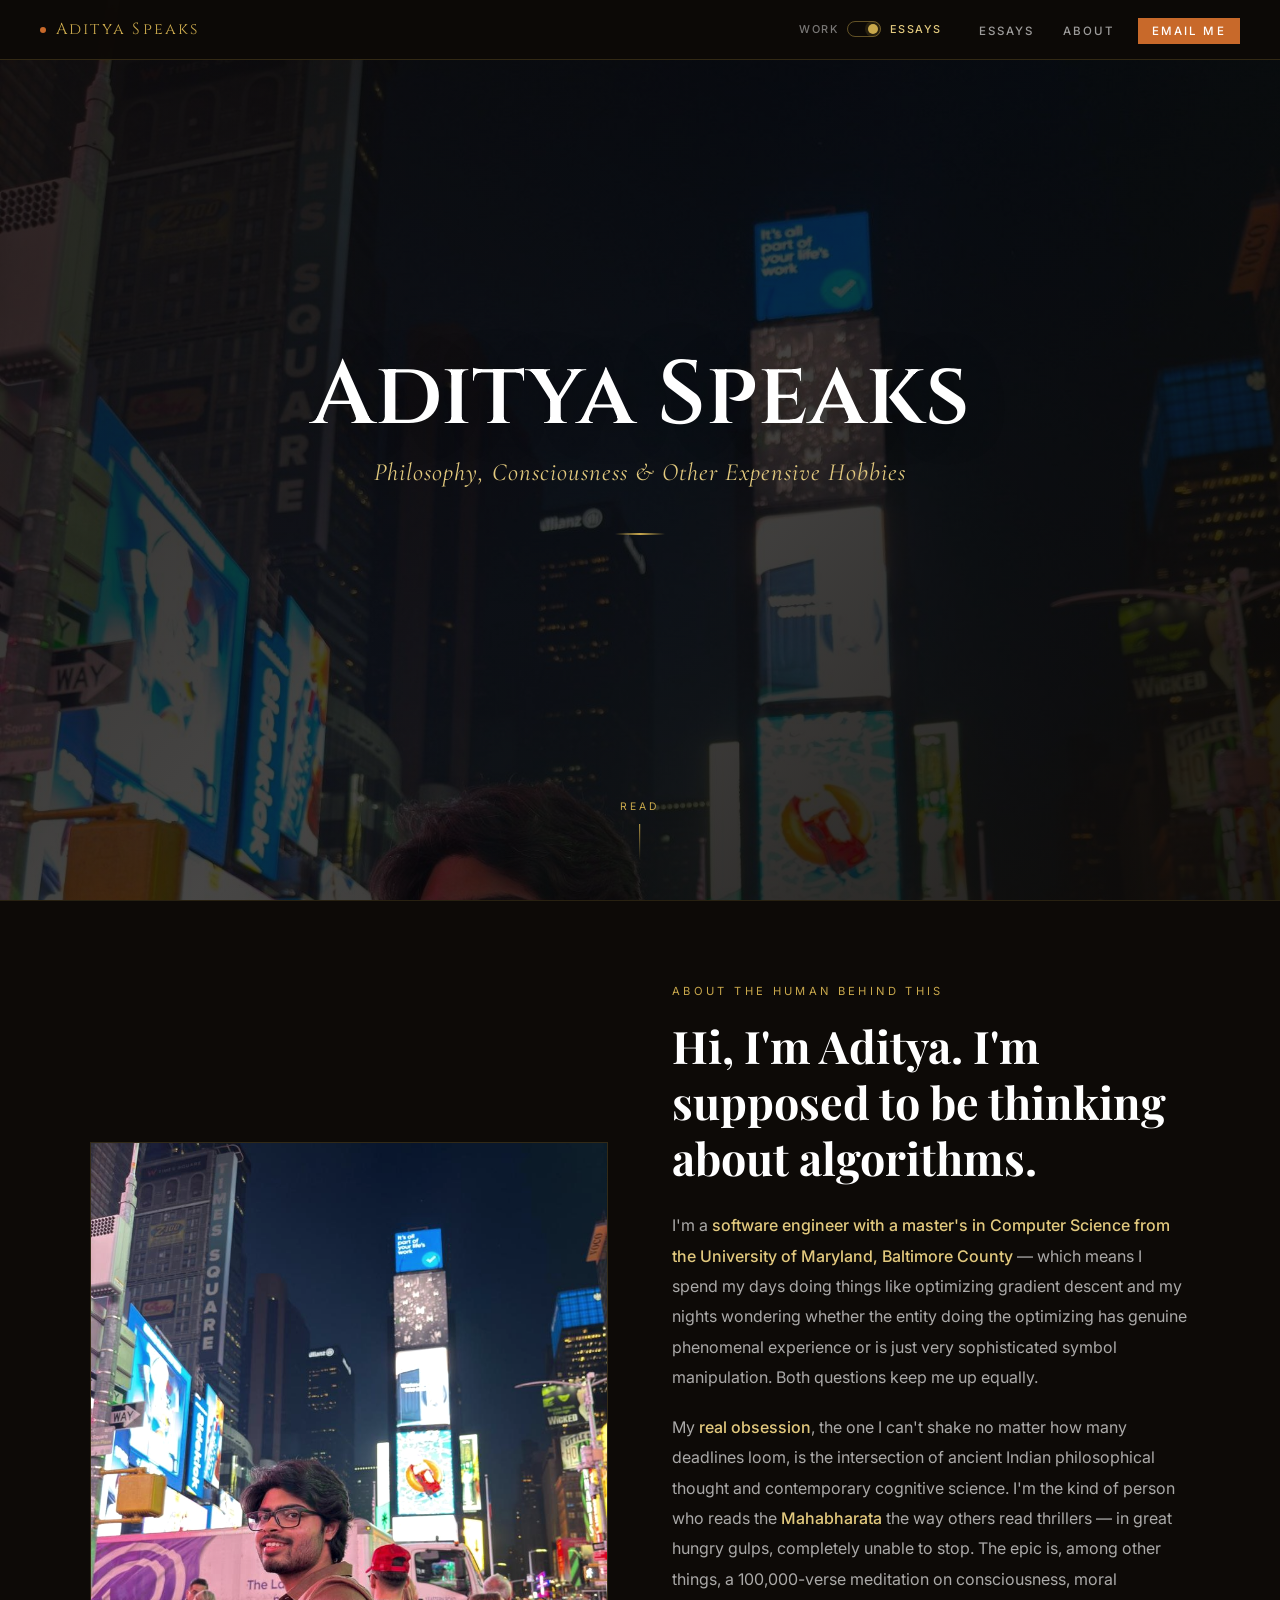
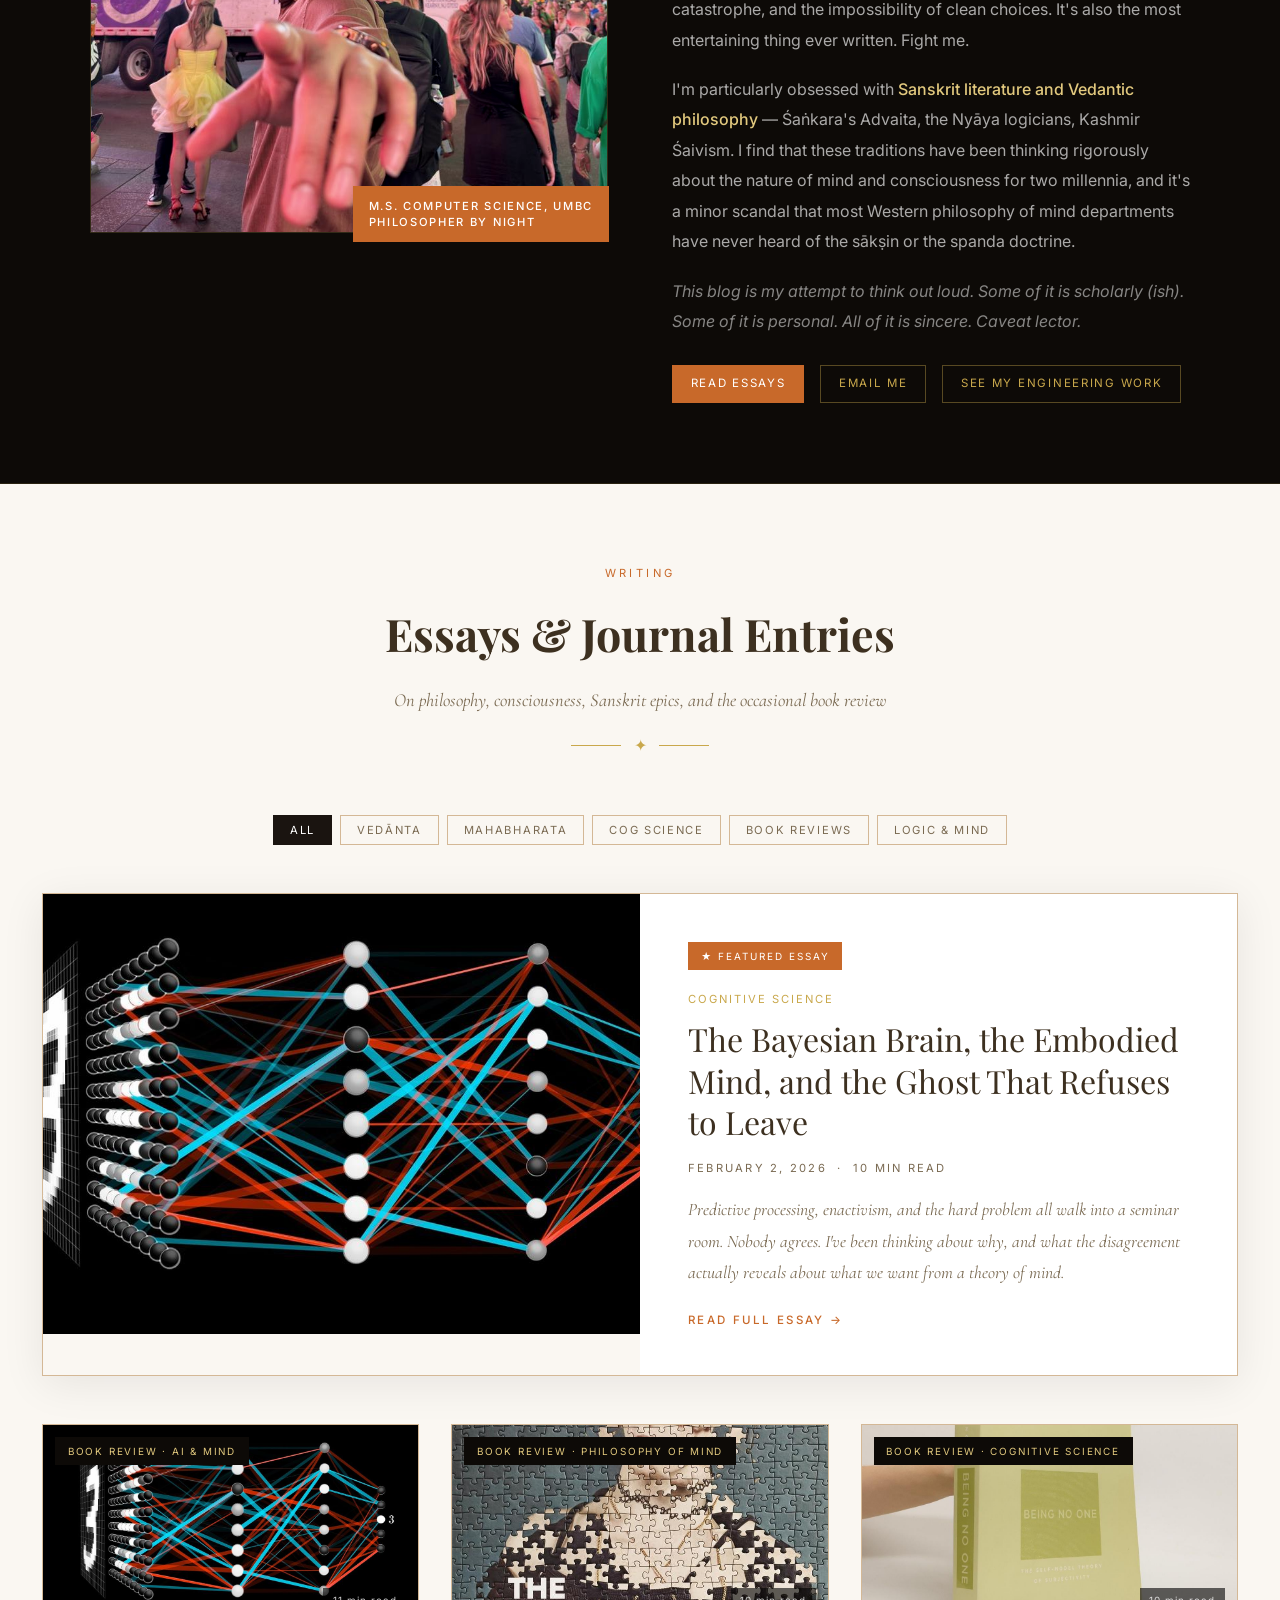
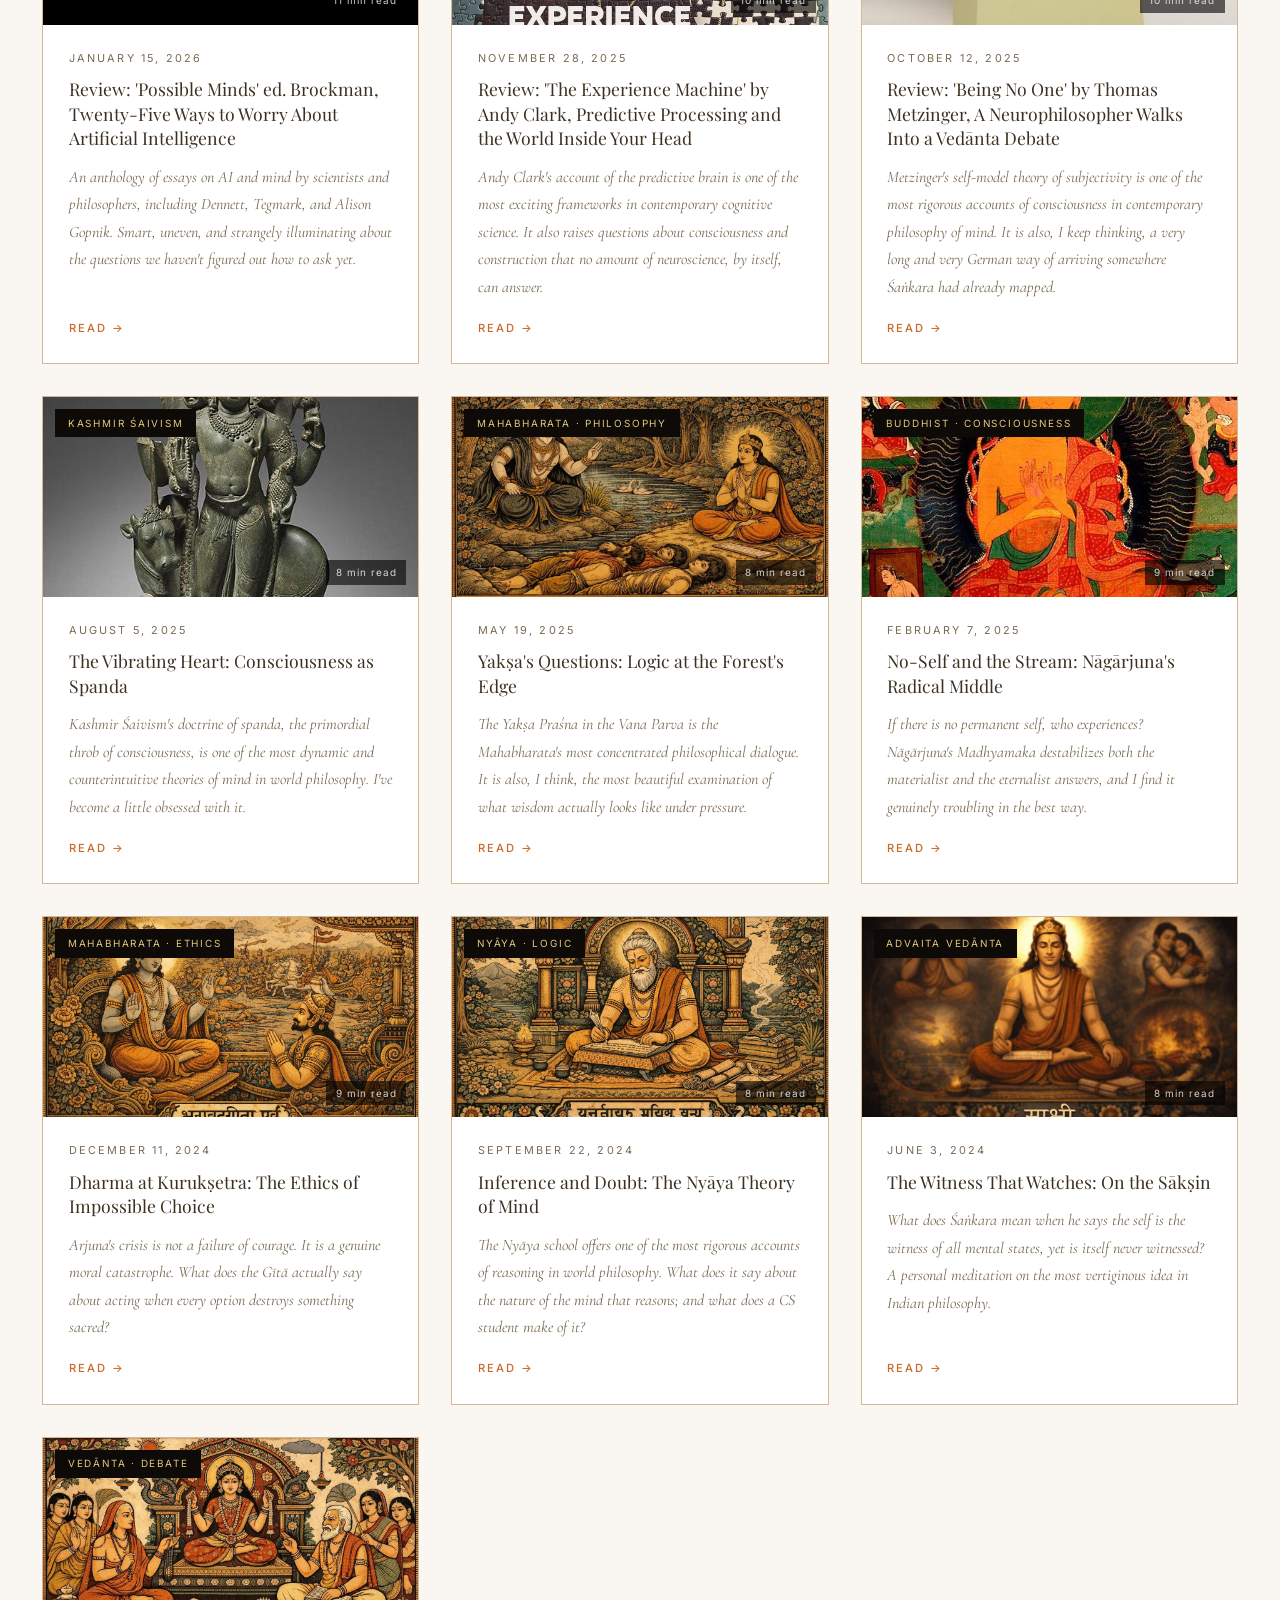
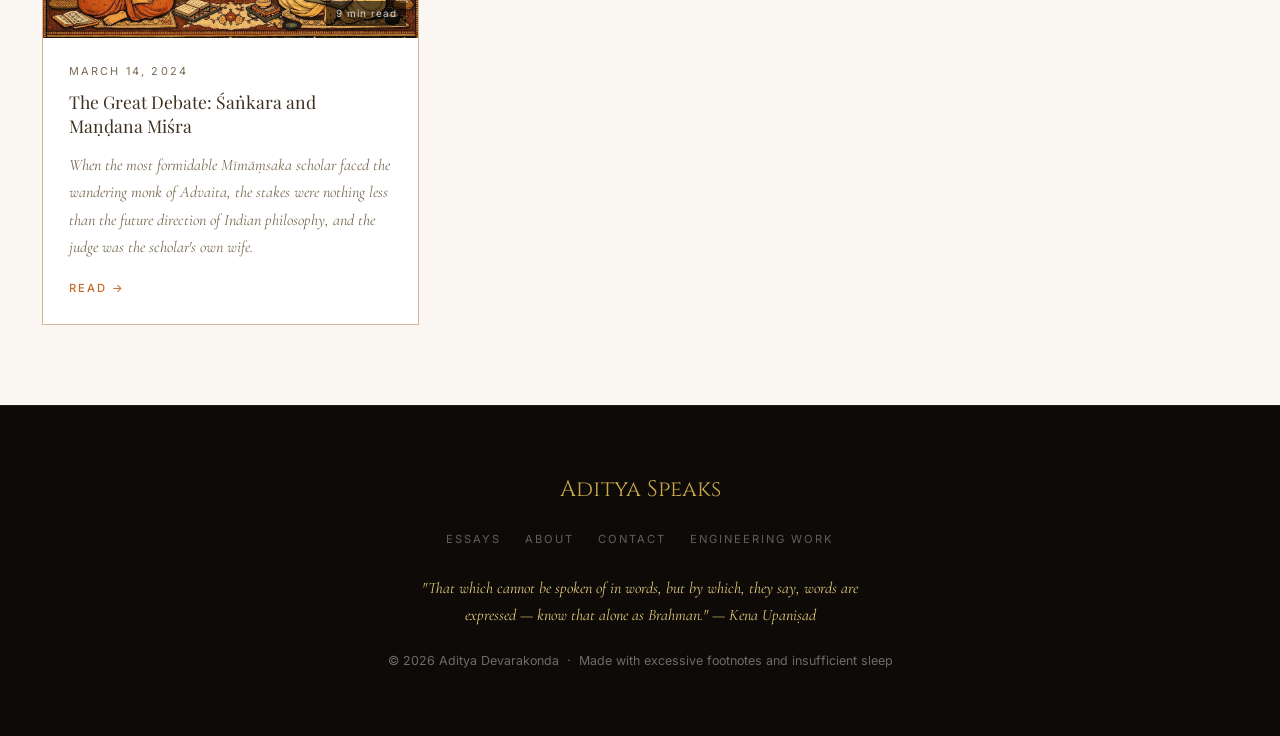
==== essays/index.html @ 53e507f8 "Rewrite experience, add Aditya Speaks at /essays/ with a Work/Essays switch - iRAL: new résumé conte" ====
<!DOCTYPE html>
<html lang="en">
<head>
<meta charset="UTF-8"/>
<meta name="viewport" content="width=device-width,initial-scale=1.0"/>
<title>Aditya Speaks — Philosophy, Consciousness & Other Obsessions</title>
<meta name="description" content="Essays by Aditya Devarakonda on consciousness, Vedānta, the Mahabharata, cognitive science, and the books that keep him up at night."/>
<link rel="canonical" href="https://adityavasanth18.github.io/essays/"/>
<link rel="icon" type="image/svg+xml" href="/assets/favicon.svg"/>
<meta name="theme-color" content="#0d0a07"/>
<link href="https://fonts.googleapis.com/css2?family=Cormorant+Garamond:ital,wght@0,300;0,400;0,600;1,300;1,400&family=Cinzel:wght@400;600&family=Inter:wght@300;400;500;600&family=Playfair+Display:ital,wght@0,700;1,400&display=swap" rel="stylesheet"/>
<style>
*,*::before,*::after{box-sizing:border-box;margin:0;padding:0}
:root{
  --s:#c8692a;--ds:#a0471c;--cr:#faf7f2;--pa:#ede3cf;--ink:#1a1410;
  --mi:#3d3020;--li:#7a6a52;--g:#c9a84c;--gl:#e2c97e;--b:#d4b896;
  --dark:#0d0a07;--card:#ffffff;--accent:#e8f0fe;--tag-bg:#1a1410;
}
html{scroll-behavior:smooth}
body{font-family:'Inter',sans-serif;background:var(--cr);color:var(--ink);line-height:1.7;font-size:16px}

/* ── NAV ── */
nav{
  position:fixed;top:0;left:0;right:0;z-index:100;
  background:rgba(13,10,7,0.96);backdrop-filter:blur(12px);
  padding:0 2.5rem;display:flex;align-items:center;justify-content:space-between;
  height:60px;border-bottom:1px solid rgba(201,168,76,.2);
}
.nb{font-family:'Cinzel',serif;font-size:1rem;color:var(--g);letter-spacing:.14em;text-decoration:none;display:flex;align-items:center;gap:.6rem}
.nb-dot{width:6px;height:6px;background:var(--s);border-radius:50%;display:inline-block}
.nl{display:flex;gap:0;list-style:none;align-items:center}
.nl a{font-size:.72rem;font-weight:500;letter-spacing:.18em;text-transform:uppercase;color:rgba(255,255,255,.6);text-decoration:none;transition:color .25s;padding:.4rem .9rem}
.nl a:hover{color:var(--g)}
.nl-cta{background:var(--s);color:#fff!important;padding:.35rem .9rem!important;margin-left:.5rem;transition:background .25s!important}
.nl-cta:hover{background:var(--ds)!important}

/* ── HERO ── */
.hero{
  min-height:100vh;position:relative;overflow:hidden;
  display:flex;flex-direction:column;align-items:center;justify-content:center;
  text-align:center;padding:5rem 2rem 4rem;
}
.hero-bg{
  position:absolute;inset:0;z-index:0;
}
.hero-bg img{width:100%;height:100%;object-fit:cover;object-position:center top;filter:brightness(.38) saturate(1.1)}
.hero-bg::after{
  content:'';position:absolute;inset:0;
  background:linear-gradient(135deg,rgba(13,10,7,.65) 0%,rgba(13,10,7,.3) 50%,rgba(13,10,7,.8) 100%);
}
.hero-content{position:relative;z-index:1}
.hero-name{
  font-family:'Cinzel',serif;font-size:clamp(2.8rem,7vw,6rem);font-weight:600;
  color:#fff;line-height:1.05;margin-bottom:.5rem;
  text-shadow:0 2px 40px rgba(0,0,0,.4);
}
.hero-sub{
  font-family:'Cormorant Garamond',serif;font-style:italic;
  font-size:clamp(1.1rem,2.5vw,1.55rem);color:var(--gl);
  margin-bottom:2.5rem;letter-spacing:.04em;
}
.hero-divider{width:50px;height:2px;background:linear-gradient(to right,transparent,var(--g),transparent);margin:0 auto 2rem}
.scroll-hint{
  position:absolute;bottom:2.5rem;left:50%;transform:translateX(-50%);
  display:flex;flex-direction:column;align-items:center;gap:.5rem;
  color:var(--g);font-size:.65rem;letter-spacing:.28em;text-transform:uppercase;
  font-family:'Inter',sans-serif;animation:bob 2.5s ease-in-out infinite;z-index:1;
}
.scroll-hint::after{content:'';width:1px;height:36px;background:linear-gradient(to bottom,var(--g),transparent)}
@keyframes bob{0%,100%{transform:translateX(-50%) translateY(0)}50%{transform:translateX(-50%) translateY(7px)}}

/* ── ABOUT SECTION ── */
.about-section{
  background:var(--dark);padding:5rem 2rem;
  border-top:1px solid rgba(201,168,76,.15);border-bottom:1px solid rgba(201,168,76,.15);
}
.about-inner{max-width:1100px;margin:0 auto;display:grid;grid-template-columns:1fr 1fr;gap:4rem;align-items:center}
.about-img-wrap{position:relative}
.about-img{
  width:100%;aspect-ratio:3/4;object-fit:cover;object-position:center top;
  filter:grayscale(15%) contrast(1.05);
  border:1px solid rgba(201,168,76,.2);
}
.about-img-badge{
  position:absolute;bottom:-1px;right:-1px;
  background:var(--s);color:#fff;padding:.7rem 1rem;
  font-size:.7rem;letter-spacing:.15em;text-transform:uppercase;
  font-family:'Inter',sans-serif;font-weight:500;
  line-height:1.5;
}
.about-text .eyebrow{
  font-size:.7rem;letter-spacing:.3em;text-transform:uppercase;
  color:var(--g);font-family:'Inter',sans-serif;margin-bottom:1rem;
}
.about-text h2{
  font-family:'Playfair Display',serif;font-size:clamp(2rem,4vw,2.8rem);
  color:#fff;line-height:1.25;margin-bottom:1.5rem;
}
.about-text p{color:rgba(255,255,255,.65);font-size:1rem;line-height:1.9;margin-bottom:1.2rem}
.about-text p strong{color:var(--gl);font-weight:500}
.about-text p em{color:rgba(255,255,255,.5);font-style:italic}
.about-links{display:flex;gap:1rem;margin-top:1.8rem;flex-wrap:wrap}
.about-link{
  font-size:.72rem;letter-spacing:.15em;text-transform:uppercase;
  color:var(--g);border:1px solid rgba(201,168,76,.4);padding:.5rem 1.1rem;
  text-decoration:none;font-family:'Inter',sans-serif;transition:all .25s;
}
.about-link:hover{background:var(--g);color:var(--dark)}
.about-link.filled{background:var(--s);color:#fff;border-color:var(--s)}
.about-link.filled:hover{background:var(--ds);border-color:var(--ds)}

/* ── BLOG SECTION ── */
.blog-section{padding:5rem 2rem;max-width:1260px;margin:0 auto}
.section-head{text-align:center;margin-bottom:3.5rem}
.section-head .ey{font-size:.7rem;letter-spacing:.3em;text-transform:uppercase;color:var(--s);font-family:'Inter',sans-serif;margin-bottom:.8rem}
.section-head h2{font-family:'Playfair Display',serif;font-size:clamp(1.8rem,4vw,2.8rem);color:var(--mi);margin-bottom:.8rem}
.section-head .sub{font-style:italic;color:var(--li);font-size:1rem;font-family:'Cormorant Garamond',serif;font-size:1.15rem}
.orn{margin:1rem auto 0;display:flex;align-items:center;justify-content:center;gap:.8rem;color:var(--g)}
.orn::before,.orn::after{content:'';width:50px;height:1px;background:var(--g)}

/* Filter tabs */
.filter-tabs{display:flex;justify-content:center;gap:.5rem;flex-wrap:wrap;margin-bottom:3rem}
.ftab{
  font-size:.7rem;letter-spacing:.15em;text-transform:uppercase;
  border:1px solid var(--b);background:none;padding:.45rem 1rem;cursor:pointer;
  font-family:'Inter',sans-serif;color:var(--li);transition:all .2s;
}
.ftab.active,.ftab:hover{background:var(--ink);color:#fff;border-color:var(--ink)}

/* Featured post */
.featured{
  display:grid;grid-template-columns:1fr 1fr;gap:0;
  margin-bottom:3rem;border:1px solid var(--b);overflow:hidden;
  box-shadow:0 8px 40px rgba(0,0,0,.08);
  cursor:pointer;transition:transform .3s,box-shadow .3s;
}
.featured:hover{transform:translateY(-4px);box-shadow:0 16px 50px rgba(0,0,0,.13)}
.featured:hover .fi img{transform:scale(1.04)}
.fi{overflow:hidden;height:440px}
.fi img{width:100%;height:100%;object-fit:cover;transition:transform .7s ease}
.fb-body{background:#fff;padding:3rem;display:flex;flex-direction:column;justify-content:center}
.featured-badge{
  display:inline-block;background:var(--s);color:#fff;
  font-size:.62rem;letter-spacing:.2em;text-transform:uppercase;
  padding:.35rem .8rem;font-family:'Inter',sans-serif;margin-bottom:1.2rem;width:fit-content;
}
.fb-tag{font-size:.7rem;letter-spacing:.18em;text-transform:uppercase;color:var(--g);font-family:'Inter',sans-serif;margin-bottom:.6rem}
.fb-title{font-family:'Playfair Display',serif;font-size:clamp(1.5rem,2.5vw,2.1rem);line-height:1.3;color:var(--mi);margin-bottom:1rem}
.fb-date{font-size:.7rem;letter-spacing:.2em;text-transform:uppercase;color:var(--li);font-family:'Inter',sans-serif;margin-bottom:1rem}
.fb-excerpt{font-family:'Cormorant Garamond',serif;font-size:1.1rem;color:var(--li);line-height:1.8;font-style:italic;margin-bottom:1.5rem}
.read-btn{
  display:inline-flex;align-items:center;gap:.5rem;
  font-size:.72rem;letter-spacing:.2em;text-transform:uppercase;
  color:var(--s);font-family:'Inter',sans-serif;font-weight:500;
  border:none;background:none;cursor:pointer;padding:0;
  transition:gap .2s;
}
.read-btn:hover{gap:.8rem;color:var(--ds)}

/* Blog grid */
.blog-grid{display:grid;grid-template-columns:repeat(auto-fill,minmax(310px,1fr));gap:2rem}
.bc{
  background:var(--card);border:1px solid var(--b);
  overflow:hidden;cursor:pointer;transition:transform .3s,box-shadow .3s;
  display:flex;flex-direction:column;
}
.bc:hover{transform:translateY(-5px);box-shadow:0 12px 40px rgba(0,0,0,.1)}
.bc:hover .ci img{transform:scale(1.05)}
.ci{height:200px;overflow:hidden;position:relative}
.ci img{width:100%;height:100%;object-fit:cover;transition:transform .6s ease}
.ci .cat-tag{
  position:absolute;top:12px;left:12px;
  background:var(--dark);color:var(--gl);
  font-size:.62rem;letter-spacing:.18em;text-transform:uppercase;
  padding:.35rem .8rem;font-family:'Inter',sans-serif;
}
.ci .read-time{
  position:absolute;bottom:12px;right:12px;
  background:rgba(0,0,0,.6);color:rgba(255,255,255,.8);
  font-size:.62rem;letter-spacing:.1em;padding:.25rem .6rem;font-family:'Inter',sans-serif;
}
.cb{padding:1.5rem 1.6rem 1.8rem;flex:1;display:flex;flex-direction:column}
.cd{font-size:.68rem;letter-spacing:.2em;text-transform:uppercase;color:var(--li);font-family:'Inter',sans-serif;margin-bottom:.6rem}
.ct{font-family:'Playfair Display',serif;font-size:1.1rem;line-height:1.4;color:var(--mi);margin-bottom:.8rem}
.cx{font-size:.92rem;color:var(--li);line-height:1.72;font-family:'Cormorant Garamond',serif;font-style:italic;font-size:1rem;flex:1}
.cr-btn{
  margin-top:1.2rem;font-size:.7rem;letter-spacing:.18em;text-transform:uppercase;
  color:var(--s);font-family:'Inter',sans-serif;font-weight:500;
  border:none;background:none;cursor:pointer;padding:0;text-align:left;
  display:inline-flex;align-items:center;gap:.4rem;transition:gap .2s;
}
.cr-btn:hover{gap:.7rem;color:var(--ds)}

/* ── MODAL ── */
.mo{display:none;position:fixed;inset:0;background:rgba(6,4,2,.92);z-index:200;overflow-y:auto;padding:2rem 1rem;backdrop-filter:blur(8px)}
.mo.open{display:block}
.md{max-width:820px;margin:2rem auto;background:var(--cr)}
.mh{height:360px;overflow:hidden;position:relative}
.mh img{width:100%;height:100%;object-fit:cover;filter:brightness(.65)}
.mht{position:absolute;bottom:0;left:0;right:0;padding:2rem 2.8rem;background:linear-gradient(to top,rgba(8,5,2,.94),transparent)}
.mht .tg{font-family:'Inter',sans-serif;font-size:.65rem;letter-spacing:.22em;text-transform:uppercase;color:var(--g);margin-bottom:.8rem;display:flex;align-items:center;gap:.5rem}
.mht .tg::before{content:'';width:20px;height:1px;background:var(--g)}
.mht h1{font-family:'Playfair Display',serif;font-size:clamp(1.4rem,3.5vw,2.1rem);color:#fff;line-height:1.3}
.mb{padding:2.8rem 3.5rem 4rem}
.mm{
  font-size:.68rem;letter-spacing:.2em;text-transform:uppercase;color:var(--li);
  margin-bottom:2rem;padding-bottom:1.3rem;border-bottom:1px solid var(--b);
  font-family:'Inter',sans-serif;display:flex;align-items:center;gap:1.5rem;
}
.mm span{display:flex;align-items:center;gap:.4rem}
.mb p{margin-bottom:1.5rem;font-size:1.05rem;line-height:2.05;color:var(--ink);font-family:'Cormorant Garamond',serif;font-size:1.12rem}
.mb p:first-of-type::first-letter{float:left;font-family:'Cinzel',serif;font-size:4.5rem;line-height:.7;margin-right:.07em;margin-top:.15em;color:var(--s)}
.mc-btn{position:fixed;top:1.2rem;right:1.5rem;width:46px;height:46px;border:1px solid rgba(201,168,76,.35);background:rgba(10,7,4,.9);color:var(--g);font-size:1.4rem;cursor:pointer;display:flex;align-items:center;justify-content:center;z-index:210;transition:background .2s;font-family:sans-serif}
.mc-btn:hover{background:rgba(201,168,76,.15)}
.pq{border-left:3px solid var(--g);margin:2.2rem 0;padding:1rem 1.8rem;font-style:italic;font-size:1.2rem;color:var(--mi);background:rgba(201,168,76,.06);line-height:1.8;font-family:'Cormorant Garamond',serif}

/* ── FOOTER ── */
footer{background:var(--dark);color:rgba(255,255,255,.4);text-align:center;padding:4rem 2rem;border-top:1px solid rgba(201,168,76,.12)}
.fb2{font-family:'Cinzel',serif;font-size:1.4rem;color:var(--g);margin-bottom:1rem}
.footer-links{display:flex;justify-content:center;gap:1.5rem;list-style:none;margin-bottom:1.5rem}
.footer-links a{font-size:.7rem;letter-spacing:.18em;text-transform:uppercase;color:rgba(255,255,255,.35);text-decoration:none;font-family:'Inter',sans-serif;transition:color .25s}
.footer-links a:hover{color:var(--g)}
.fq{font-style:italic;color:var(--gl);font-size:1rem;margin:.8rem auto 1.2rem;max-width:480px;font-family:'Cormorant Garamond',serif;line-height:1.7}
footer p.copy{font-size:.78rem;line-height:1.9}


/* ── SITE SWITCH: the same person, two desks ── */
.site-switch{display:flex;align-items:center;gap:.55rem;margin-left:auto;margin-right:1.4rem}
.switch-side{font-family:'Inter',sans-serif;font-size:.68rem;font-weight:500;letter-spacing:.14em;text-transform:uppercase;color:rgba(255,255,255,.45);text-decoration:none;padding:.5rem 0;transition:color .25s}
.switch-side[aria-current="page"]{color:var(--gl)}
.switch-side:hover{color:#fff}
.switch-track{position:relative;display:block;width:34px;height:16px;border:1px solid rgba(201,168,76,.45);border-radius:999px}
.switch-knob{position:absolute;top:2px;left:2px;width:10px;height:10px;border-radius:50%;background:var(--g);box-shadow:0 0 0 3px rgba(201,168,76,.14);transition:transform .22s cubic-bezier(.3,.7,.3,1)}
.site-switch .switch-knob{transform:translateX(18px)}
.site-switch.hint-other .switch-knob{transform:translateX(14px)}
.site-switch.is-switching .switch-knob{transform:translateX(0)}
.switch-side:focus-visible,.switch-track:focus-visible{outline:1px solid var(--gl);outline-offset:3px}
@media(max-width:600px){nav{padding:0 1.1rem}.nb{white-space:nowrap;font-size:.9rem}.site-switch{margin-right:0;gap:.4rem}.switch-side{font-size:.6rem;letter-spacing:.1em}.nl{display:none}}
@media(prefers-reduced-motion:reduce){.scroll-hint{animation:none}.switch-knob{transition:none}}

@media(max-width:860px){
  .about-inner{grid-template-columns:1fr}
  .about-img{aspect-ratio:4/3}
  .featured{grid-template-columns:1fr}
  .fi{height:260px}
  .fb-body{padding:2rem}
}
@media(max-width:600px){
  .nl li:not(:last-child){display:none}
  .blog-grid{grid-template-columns:1fr}
  .mb{padding:1.6rem 1.5rem 2.5rem}
  .mh{height:220px}
}
</style>
</head>
<body>

<nav>
  <a class="nb" href="#"><span class="nb-dot"></span>Aditya Speaks</a>
  <div class="site-switch" role="navigation" aria-label="Choose a site"><a class="switch-side" href="/" data-side="work">Work</a><a class="switch-track" href="/" aria-hidden="true" tabindex="-1"><span class="switch-knob"></span></a><a class="switch-side" href="/essays/" data-side="essays" aria-current="page">Essays</a></div>
  <ul class="nl">
    <li><a href="#blog">Essays</a></li>
    <li><a href="#about">About</a></li>
    <li><a href="mailto:adityadevarakonda2003@gmail.com" class="nl-cta">Email me</a></li>
  </ul>
</nav>

<!-- HERO with Aditya's photo -->
<section class="hero">
  <div class="hero-bg">
    <img src="images/hero.jpg" alt="Aditya Devarakonda at Times Square" fetchpriority="high"/>
  </div>
  <div class="hero-content">
    <h1 class="hero-name">Aditya Speaks</h1>
    <p class="hero-sub">Philosophy, Consciousness &amp; Other Expensive Hobbies</p>
    <div class="hero-divider"></div>
  </div>
  <div class="scroll-hint">Read</div>
</section>

<!-- ABOUT -->
<section class="about-section" id="about">
  <div class="about-inner">
    <div class="about-img-wrap">
      <img class="about-img" loading="lazy" src="images/portrait.jpg" alt="Aditya Devarakonda"/>
      <div class="about-img-badge">M.S. Computer Science, UMBC<br/>Philosopher by Night</div>
    </div>
    <div class="about-text">
      <p class="eyebrow">About the Human Behind This</p>
      <h2>Hi, I'm Aditya. I'm supposed to be thinking about algorithms.</h2>
      <p>I'm a <strong>software engineer with a master's in Computer Science from the University of Maryland, Baltimore County</strong> — which means I spend my days doing things like optimizing gradient descent and my nights wondering whether the entity doing the optimizing has genuine phenomenal experience or is just very sophisticated symbol manipulation. Both questions keep me up equally.</p>
      <p>My <strong>real obsession</strong>, the one I can't shake no matter how many deadlines loom, is the intersection of ancient Indian philosophical thought and contemporary cognitive science. I'm the kind of person who reads the <strong>Mahabharata</strong> the way others read thrillers — in great hungry gulps, completely unable to stop. The epic is, among other things, a 100,000-verse meditation on consciousness, moral catastrophe, and the impossibility of clean choices. It's also the most entertaining thing ever written. Fight me.</p>
      <p>I'm particularly obsessed with <strong>Sanskrit literature and Vedantic philosophy</strong> — Śaṅkara's Advaita, the Nyāya logicians, Kashmir Śaivism. I find that these traditions have been thinking rigorously about the nature of mind and consciousness for two millennia, and it's a minor scandal that most Western philosophy of mind departments have never heard of the sākṣin or the spanda doctrine.</p>
      <p><em>This blog is my attempt to think out loud. Some of it is scholarly (ish). Some of it is personal. All of it is sincere. Caveat lector.</em></p>
      <div class="about-links">
        <a href="#blog" class="about-link filled">Read Essays</a>
        <a href="mailto:adityadevarakonda2003@gmail.com" class="about-link">Email Me</a>
        <a href="/" class="about-link">See my engineering work</a>
      </div>
    </div>
  </div>
</section>

<!-- BLOG -->
<section class="blog-section" id="blog">
  <div class="section-head">
    <p class="ey">Writing</p>
    <h2>Essays &amp; Journal Entries</h2>
    <p class="sub">On philosophy, consciousness, Sanskrit epics, and the occasional book review</p>
    <div class="orn">&#10022;</div>
  </div>

  <div class="filter-tabs">
    <button class="ftab active" data-filter="all">All</button>
    <button class="ftab" data-filter="vedanta">Vedānta</button>
    <button class="ftab" data-filter="mahabharata">Mahabharata</button>
    <button class="ftab" data-filter="cogscience">Cog Science</button>
    <button class="ftab" data-filter="bookreview">Book Reviews</button>
    <button class="ftab" data-filter="logic">Logic &amp; Mind</button>
  </div>

  <div id="featuredWrap"></div>
  <div class="blog-grid" id="blogGrid"></div>
</section>

<!-- MODAL -->
<div class="mo" id="mo" role="dialog" aria-modal="true" aria-labelledby="mTitle" hidden>
  <button class="mc-btn" id="mc" aria-label="Close essay">&#10005;</button>
  <div class="md">
    <div class="mh"><img id="mImg" src="" alt=""/><div class="mht"><div class="tg" id="mTag"></div><h1 id="mTitle"></h1></div></div>
    <div class="mb">
      <div class="mm" id="mMeta"></div>
      <div id="mContent"></div>
    </div>
  </div>
</div>

<footer>
  <div class="fb2">Aditya Speaks</div>
  <ul class="footer-links">
    <li><a href="#blog">Essays</a></li>
    <li><a href="#about">About</a></li>
    <li><a href="mailto:adityadevarakonda2003@gmail.com">Contact</a></li>
    <li><a href="/">Engineering work</a></li>
  </ul>
  <p class="fq">"That which cannot be spoken of in words, but by which, they say, words are expressed — know that alone as Brahman." — Kena Upaniṣad</p>
  <p class="copy">&#169; 2026 Aditya Devarakonda &nbsp;&#183;&nbsp; Made with excessive footnotes and insufficient sleep</p>
</footer>

<script>
const posts = [
  {
    id:11, filter:"cogscience",
    date:"February 2, 2026", readTime:"10 min read", tag:"Cognitive Science",
    title:"The Bayesian Brain, the Embodied Mind, and the Ghost That Refuses to Leave",
    excerpt:"Predictive processing, enactivism, and the hard problem all walk into a seminar room. Nobody agrees. I've been thinking about why, and what the disagreement actually reveals about what we want from a theory of mind.",
    img:"images/essay-the-bayesian-brain-the-embodied.jpg",
    content:`<p>I've been sitting in a graduate seminar on philosophy of cognitive science this semester, and the experience has been, I want to say clarifying, but that might be too optimistic. Clarifying about what the disagreements are, certainly. The seminar brings together people from computer science, neuroscience, and philosophy, and what I've discovered is that we all use the word "mind" with perfect confidence and mean almost entirely different things by it. This is apparently fine, and we are all getting course credit for it.</p>
<div class="pq">"The Bayesian brain hypothesis and the enactivist tradition are both right about something important and wrong about something important. The tragedy is that they are wrong about different things, which makes synthesizing them feel like trying to merge two different maps of the same city drawn at different scales."</div>
<p>Let me back up. The seminar is structured around what the syllabus calls "the three faces of the embodied mind", predictive processing (PP), enactivism, and extended mind theory. These are presented as related but distinct positions, all broadly opposed to classical computational cognitive science of the GOFAI variety. They share a rejection of the brain-as-input-output-device model. Beyond that, the consensus frays rapidly.</p>
<p>Predictive processing, in the versions associated with Andy Clark, Karl Friston, and Jakob Hohwy, holds that the brain is fundamentally a prediction machine. It maintains a hierarchical generative model of the environment and uses incoming sensory signals primarily to correct prediction errors, not to passively receive and process raw data. Perception, on this view, is top-down inference: what you experience is your brain's best hypothesis about the causes of its sensory signals, constantly revised in light of new evidence. This is genuinely a revolutionary picture of cognition, and I think it's substantially correct or at least, it's the most empirically serious framework we currently have for thinking about how brains generate experience.</p>
<p>Enactivism, associated with Francisco Varela, Evan Thompson, and Eleanor Rosch, and developed more recently by Alva Noë and others, insists that cognition is not something that happens inside the brain at all. It is constituted by the dynamic coupling between organism and environment. A creature doesn't represent the world and then act on those representations; the creature's cognitive life is precisely its ongoing, embodied engagement with its surroundings. The famous example is color perception: colors are not properties of objects that the brain detects and represents; they are relational properties that emerge in the interaction between an organism's sensory system and the reflective properties of surfaces under particular illumination conditions. Change the organism, change the colors.</p>
<p>The tension between these frameworks is real and philosophically important. The PP theorist tends to be a representationalist: the brain's generative model is a model of something, it has intentional content, it represents possible states of the world. The enactivist resists this picture precisely because it reinstates the brain as the locus of cognition and demotes the body and environment to mere causal inputs. For the enactivist, you can't understand cognition by studying the brain in isolation any more than you can understand digestion by studying the stomach in isolation from the food it processes and the whole metabolic system it serves.</p>
<p>There is a synthesis position: Clark's extended mind thesis, developed with David Chalmers, which argues that cognitive processes can extend beyond the skin. When I use a notebook to remember things, the notebook is (on this view) literally part of my cognitive system, not just a tool I use. The cognitive process of remembering extends into the world. This is clever and counterintuitive and has generated an enormous amount of philosophical discussion, most of it extremely good-natured given how much the thesis annoys people.</p>
<p>What strikes me, coming to all of this from Indian philosophy, is how much of this debate is recapitulating, with better empirical tools and worse Sanskrit; a set of arguments that the Buddhist and Vedāntic traditions have been having for two millennia. The PP framework's representationalism echoes, in important ways, the Sarvāstivāda Buddhist school's commitment to internal mental representations as the vehicles of cognition. The enactivist critique of representation echoes Nāgārjuna's argument that no internal state can be fully self-sufficient, that all cognitive states are dependently arisen, relational, and therefore not adequately characterized by their internal properties alone.</p>
<p>And then there is the hard problem, which refuses to go away no matter how sophisticated the framework. Predictive processing, extended mind theory, enactivism, all of these are third-person accounts. They describe, with varying degrees of sophistication, the functional and computational and dynamical properties of cognitive systems. None of them explains why any of this is accompanied by phenomenal experience at all. Why is there something it is like to be a predictive processing system? Why does the Bayesian updating happen in the light of experience rather than just happening in the dark?</p>
<p>The honest answer, which I have arrived at after a semester of seminars and a longer stretch of reading Indian philosophy, is that I don't think the hard problem is going to be solved by any third-person theory of mind, however sophisticated. The Advaita Vedānta tradition's insight, that consciousness is the one thing that cannot be fully objectified because it is always already the objectifier, seems to me not a mystical evasion but a precise philosophical claim about the limits of the scientific method when applied to the very instrument that conducts the science. Whether that insight can be made consistent with a naturalistically respectable account of how brains work is, I think, the most important open question in cognitive science. I don't have an answer. But I'm very glad the question is there.</p>`
  },
  {
    id:1, featured:true, filter:"vedanta",
    date:"March 14, 2024", readTime:"9 min read", tag:"Vedānta · Debate",
    title:"The Great Debate: Śaṅkara and Maṇḍana Miśra",
    excerpt:"When the most formidable Mīmāṃsaka scholar faced the wandering monk of Advaita, the stakes were nothing less than the future direction of Indian philosophy, and the judge was the scholar's own wife.",
    img:"images/essay-the-great-debate-sankara-and.jpg",
    content:`<p>I've been sitting with this story for years, and I still find it quietly astonishing. Somewhere around the early eighth century CE, on the banks of the Māhiṣmatī river, there took place an intellectual encounter that Indian philosophical tradition still speaks of in hushed, reverent tones. On one side stood Maṇḍana Miśra, arguably the greatest scholar of Pūrva Mīmāṃsā of his age, a householder of impeccable orthodoxy, a man whose learning was so vast that, legend has it, even the parrots in his courtyard debated grammar and epistemology. (I genuinely cannot tell you whether this is meant to be literal. I choose to believe it is.) On the other stood Śaṅkarācārya, the young itinerant monk from Kerala, barely in his twenties, who had already begun shaking the foundations of rival schools with his Advaita Vedānta.</p>
<div class="pq">"The judge of this debate was no ordinary moderator, it was Maṇḍana's own wife, Ubhaya Bhāratī, whose philosophical acuity was acknowledged to surpass that of most male scholars of the era."</div>
<p>The debate, as narrated in hagiographies like the Śaṅkara-digvijaya attributed to Mādhava, was agreed to last until the garland of fresh flowers around the neck of one debater wilted: a poetic and organic timer for what would turn out to be one of the most consequential intellectual contests in Indian history. Maṇḍana championed Karma: Vedic ritual action is the supreme means to liberation, the Self's multiplicity is real, and the world of action, of dharma and adharma is not māyā but the very arena in which the human spirit must work out its destiny.</p>
<p>Śaṅkara countered with the blade of Advaita: Brahman alone is real, the appearance of multiplicity is beginningless ignorance (avidyā), and liberation comes not through action but through knowledge. Jñāna — the non-dual recognition that ātman is Brahman. This was not a dismissal of ritual. It was a hierarchical subordination of the means to the end, of the path to the destination that transcends paths entirely.</p>
<p>What makes this encounter philosophically electric, beyond its legendary theatre, is the deep problem it surfaces: the relationship between consciousness and action. Maṇḍana's position rests on the irreducibility of the agent, the kartā, the one who acts: and on the premise that consciousness is always embedded in temporal, intentional activity. To be conscious, on this view, is always to be conscious of something, for something, from somewhere. Śaṅkara's response dissolves the agent: from the standpoint of ultimate truth, the very sense of "I do" is an error superimposed on pure, actionless awareness.</p>
<p>The debate stretched over many days. Maṇḍana proved a formidable opponent. But gradually, the tide turned, Śaṅkara's dialectical mastery, his ability to demonstrate internal contradictions in the Mīmāṃsaka framework, his devastating use of reductio ad absurdum, wore down the defenses.</p>
<p>Then came the second act, which I love unreservedly. When Maṇḍana was on the verge of conceding, Ubhaya Bhāratī intervened. She argued that Maṇḍana and she were, as a married couple, philosophically one unit, and that Śaṅkara could not be declared the victor until he had also defeated her. She then posed questions not about Advaita metaphysics but about the science of erotic love and householder life, domains in which a renunciant monk could have no direct experience.</p>
<p>Śaṅkara asked for a recess. He then temporarily inhabited the body of a recently deceased king; through the yogic power of parakāyapraveśa, to gain the necessary experiential knowledge. The philosophical implication here is not supernatural spectacle but something subtler: a meditation on the nature of consciousness. Can pure awareness inhabit multiple bodies? Is individual identity fixed or fluid? Is experience always tethered to a specific body, or can consciousness, in principle, be untethered? These questions, raised almost playfully by the narrative's structure, cut to the very heart of what Advaita is claiming.</p>
<p>Śaṅkara returned, answered her questions, and was declared the winner. Maṇḍana became his disciple, taking the name Sureśvara. The legend ends with triumph. But the philosophical conversation it encodes, about consciousness, agency, embodiment, and liberation, has never really concluded. It continues in every serious inquiry into the nature of mind, including, I suspect, in whatever you were thinking about before you clicked on this essay.</p>`
  },
  {
    id:2, filter:"vedanta",
    date:"June 3, 2024", readTime:"8 min read", tag:"Advaita Vedānta",
    title:"The Witness That Watches: On the Sākṣin",
    excerpt:"What does Śaṅkara mean when he says the self is the witness of all mental states, yet is itself never witnessed? A personal meditation on the most vertiginous idea in Indian philosophy.",
    img:"images/essay-the-witness-that-watches-on.jpg",
    content:`<p>I want to tell you about the strangest loop in philosophy. The sākṣin, the witness, is the concept in Advaita Vedānta that I find myself returning to more than any other, because it has this peculiar quality of being both utterly obvious and completely impossible to grasp. Every time I think I've understood it, I realize the understanding is itself an object of the sākṣin, which means I'm back at square one. Which is, arguably, the point.</p>
<div class="pq">"The witness never becomes an object. Every attempt to grasp it only reveals another object: which is itself already being witnessed by the same primordial light that you were trying to catch."</div>
<p>Here is the basic claim. The sākṣin is not the ego, not the intellect (buddhi), not the sense-apparatus. It is pure, unconditioned consciousness that illumines all mental events without being modified by any of them. It is the light in which waking, dreaming, and deep sleep all appear, and which persists through all three states without belonging to any single one of them. In my more ambitious moments, I think this is one of the great ideas of human civilization. In my more honest moments, I wonder if I'm just entranced by the packaging.</p>
<p>The epistemological consequence is genuinely staggering. If the witness cannot itself be witnessed, if every attempt to objectify it only produces another object that is itself already being observed, then the ultimate subject is self-luminous (svaprakāśa). It doesn't require a second illuminating principle. To say "I know that I am conscious" is redundant: the knowing and the being-known collapse into a single, self-evident fact. This is what the Māṇḍūkya Upaniṣad gestures at with turīya — not a fourth state but the awareness in which all states arise and pass away without leaving a mark on the awareness itself.</p>
<p>The standard objection, one I find genuinely difficult to dismiss, is: how do we know the witness is singular? Perhaps what we call consciousness is actually a complex of many momentary awarenesses, a stream rather than a ground. The Buddhist school of Vijñānavāda comes tantalizingly close to the Advaita position but stops short: consciousness is real, but it is still momentary, still causally structured, still caught in dependent origination.</p>
<p>Śaṅkara's response, elaborated by his disciple Padmapāda, is that the very experience of temporal succession presupposes an awareness that is not itself temporal. Something must hold the "before" and "after" together in a single cognitive grasp for us to perceive succession at all. That holding is the function of the witness. And the witness, to hold without being held, must be outside time's jurisdiction entirely.</p>
<p>This resonates powerfully with contemporary philosophy of mind, with Parfit's bundle theory, with Metzinger's self-model, with Nagel's irreducibility of the first-person perspective. All of these are wrestling with the same ancient knot: can consciousness be fully explained from the outside, or does it contain an irreducible inside that escapes every third-person account? What keeps me coming back to the Advaita framing is its directness. The witness is not a metaphysical hypothesis you must accept on faith. It is, if the tradition is right, the most direct fact of your experience, the one fact that cannot be doubted, because the doubting is itself witnessed by it.</p>
<p>I'm still not sure I believe it. But I'm not sure I don't, either. And that uncertainty feels, strangely, like progress.</p>`
  },
  {
    id:3, filter:"logic",
    date:"September 22, 2024", readTime:"8 min read", tag:"Nyāya · Logic",
    title:"Inference and Doubt: The Nyāya Theory of Mind",
    excerpt:"The Nyāya school offers one of the most rigorous accounts of reasoning in world philosophy. What does it say about the nature of the mind that reasons; and what does a CS student make of it?",
    img:"images/essay-inference-and-doubt-the-nyaya.jpg",
    content:`<p>I spend a significant portion of my professional life thinking about inference. Machine learning is, at bottom, a theory of how systems should update beliefs in light of evidence, a computational epistemology. So it was with a kind of delighted shock that I discovered the Nyāya-sūtras, composed by Akṣapāda Gautama around the second century CE, contain what is essentially the same set of problems, worked out with the same rigour, but with an entirely different set of conceptual tools and a completely different theory of what the mind doing the inferring actually is.</p>
<div class="pq">"Doubt (saṃśaya) is not an obstacle to knowledge for the Naiyāyika, it is the very engine of philosophical inquiry. One cannot seek what one is certain one already has. The restless mind is the productive mind."</div>
<p>The Nyāya pramāṇa framework: perception (pratyakṣa), inference (anumāna), comparison (upamāna), and testimony (śabda), is a taxonomy of valid epistemic sources that maps surprisingly well onto problems I work on daily. Supervised learning from labelled data is something like pratyakṣa at scale. Unsupervised learning resembles anumāna. Large language models trained on text are, in an interesting sense, śabda-machines: they learn from testimony, from the accumulated linguistic output of millions of humans.</p>
<p>But where the Nyāya account becomes genuinely strange and fascinating to me as a computer scientist is in its theory of the mind (manas). For the Nyāya-Vaiśeṣika school, manas is a distinct, atomic, eternal substance that mediates between the soul (ātman) and the sense organs. Its defining characteristic is that it can only attend to one sense datum at a time. The mind shuttles between senses at imperceptible speed, creating the illusion of simultaneous perception. This is, remarkably, not entirely wrong. The psychological literature on attentional bottlenecks (that conscious awareness can fully process only one stream at a time while parallel processing happens subconsciously) supports something like this picture.</p>
<p>The treatment of doubt in Nyāya philosophy is what I find most generatively useful. Saṃśaya is not mere uncertainty but a cognition that oscillates between two contradictory possibilities without settling. It arises when a percept shares features with two different categories: the tall shape in the fog could be a man or a stump. For Nyāya, this oscillation is philosophically productive: it motivates inquiry. You doubt, you inquire, you arrive at valid knowledge (pramā). Certainty is not the starting point. Doubt is.</p>
<p>Thomas Kuhn's anomalies that precipitate paradigm shifts are structural cousins of the Nyāya saṃśaya. So is the practice of holding a falsifiable hypothesis loosely, ready to revise it on encountering recalcitrant data. Both traditions understand that the mind's discomfort with unresolved contradiction is not a bug but the signal that productive reasoning has begun.</p>
<p>What strikes me most, stepping back, is that the Nyāya school treats mind as an instrument, fallible, trainable, structurally knowable, operating according to principles that can be articulated and tested. That is exactly how I think about neural networks. The difference is that the Naiyāyika insists there is something doing the reasoning that is not itself a network: the ātman, the soul, the irreducible experiencer that the inference-engine serves. That's the gap I can't close from my side of the desk. But I find it increasingly interesting that the gap is there at all.</p>`
  },
  {
    id:4, filter:"mahabharata",
    date:"December 11, 2024", readTime:"9 min read", tag:"Mahabharata · Ethics",
    title:"Dharma at Kurukṣetra: The Ethics of Impossible Choice",
    excerpt:"Arjuna's crisis is not a failure of courage. It is a genuine moral catastrophe. What does the Gītā actually say about acting when every option destroys something sacred?",
    img:"images/essay-dharma-at-kuruksetra-the-ethics.jpg",
    content:`<p>There's a genre of Bhagavad Gītā commentary that bothers me: the kind that treats Arjuna's collapse as a problem to be solved, a moment of weakness to be corrected and overcome. On this reading, Kṛṣṇa's teaching is a therapeutic intervention, Arjuna has a breakdown, Kṛṣṇa talks him back to functional competence, the army marches, everybody fights. The Gītā as motivational literature. I think this is, with respect, completely wrong about what is happening in the first chapter.</p>
<div class="pq">"Arjuna's problem is not cowardice. He sees too clearly. He understands, with appalling precision, what it will cost to win, and he is not yet sure the victory is worth the price that will be paid."</div>
<p>Arjuna, standing between the two armies, sees with extraordinary moral clarity the faces of those he must kill: his teachers, his grandfather Bhīṣma, his cousins, his friends. His bow slips from his fingers. And what he says to Kṛṣṇa in that first chapter is not the babbling of a coward. It is a sustained philosophical argument: one of the most compressed and powerful in all of Indian literature, for why this particular war, at this particular moment, should not be fought. The destruction of families, the disruption of caste duties, the moral contamination of the survivors: Arjuna lays all of this out with the precision of someone who has genuinely thought about it.</p>
<p>What he is facing is what moral philosophers call a tragic dilemma a situation in which every available option violates some genuine moral obligation. Fight: kill his teachers and kin, destroy the bonds of family and gratitude that make human life coherent. Refuse: abandon his duty as a kṣatriya, betray his brothers, allow an unjust regime to continue. There is no clean path. The field of Kurukṣetra is, in this sense, not an extreme case but an archetype of the moral texture of adult life.</p>
<p>Kṛṣṇa's response is multi-layered, and I think all the layers matter. The metaphysical argument (the ātman is eternal and cannot be killed) is not a dodge but a genuine recontextualization. If you locate the reality of persons in the ātman rather than in the body-mind complex, then the category of "harm" shifts. This doesn't resolve the dilemma but changes its parameters.</p>
<p>The doctrine of niṣkāma karma, action without attachment to fruits, is equally important. The problem is not action itself but the ego-tethering of action: the assumption that "I am the doer" and "I will bear the consequences." When that assumption is loosened, action becomes possible without the paralysis of anticipated guilt. This is psychologically acute in a way that has nothing to do with mysticism.</p>
<p>But I keep returning to the argument from svadharma, one's own dharma. Every person exists within a web of relationships and social positions that generate genuine obligations. To abandon those obligations at the moment they cost most is not liberation, it is dissolution without insight. Śaṅkara himself, commenting on the Gītā, is clear that renunciation which is merely strategic, motivated by fear of pain rather than genuine discrimination, is not mukti. Arjuna's refusal to fight, at this point in his development, would have been exactly that kind of strategic cowardice dressed up as high principle.</p>
<p>The Gītā is not offering a solution to the tragic dilemma. It is offering a reframing of what it means to act rightly in a broken world. The just person doesn't wait for conditions in which all obligations can be met simultaneously; those conditions are rare to non-existent. The just person cultivates the inner freedom to act from clarity rather than panic, from duty rather than desire, and with the full knowledge that even the best action may leave a permanent scar. That is not triumphalism. It is, I think, the most honest thing the text is saying.</p>`
  },
  {
    id:5, filter:"cogscience",
    date:"February 7, 2025", readTime:"9 min read", tag:"Buddhist · Consciousness",
    title:"No-Self and the Stream: Nāgārjuna's Radical Middle",
    excerpt:"If there is no permanent self, who experiences? Nāgārjuna's Madhyamaka destabilizes both the materialist and the eternalist answers, and I find it genuinely troubling in the best way.",
    img:"images/essay-noself-and-the-stream-nagarjunas.jpg",
    content:`<p>I want to be honest: I find Nāgārjuna's philosophy genuinely unsettling in a way that I cannot fully resolve. I've read it, re-read it, argued with it in my head, tried to find the loophole, and every time, I come out the other side not sure which way is up. Which is, I gather, the intended effect. It is a philosophy specifically designed to leave you with nowhere comfortable to stand. Whether that is profound or annoying depends entirely on the day.</p>
<div class="pq">"Emptiness, Nāgārjuna insists, is not a new metaphysical ground. The emptiness of all things is itself empty. There is no safe shore. There is not even a safe concept of shore-lessness."</div>
<p>The technical core is the doctrine of pratītyasamutpāda, dependent origination. All things arise in dependence on other things, which means nothing has svabhāva: its own inherent, independent existence. When you try to locate the ultimate, self-sufficient ground of any entity, a chair, a thought, a moment of consciousness, an "I" you find only more dependences, more relations, relations all the way down. The search for substance ends in a hall of mirrors with no original image behind any of them.</p>
<p>Applied to consciousness, this is explosive. The ordinary assumption is that consciousness is the one thing that surely has inherent existence. The medium in which everything else appears, the last bedrock when everything else is doubted. Even Descartes found this bedrock in the cogito. Nāgārjuna refuses the move. The awareness of thinking is itself dependently arisen: it requires an object, a sense faculty, prior conditions, a causal history. Strip those away and there is nothing that you could call pure awareness having inherent independent existence.</p>
<p>The Advaita Vedāntin (my other philosophical home) will object: the sākṣin is not an entity among entities, so the critique of svabhāva doesn't apply. Nāgārjuna's ready reply is that any notion of consciousness must be conceptually characterized to be communicated at all, and anything so characterized is already within the web of designation (prajñapti). There is no view from nowhere, not even the Advaita view that claims to stand everywhere simultaneously. You cannot use language to point beyond language without using language.</p>
<p>What emerges is the two-truths framework: conventional truth (saṃvṛti-satya) and ultimate truth (paramārtha-satya) holding simultaneously without cancelling each other. At the conventional level: persons exist, suffering is real, the path has stages, liberation is achievable. At the ultimate level: none of these has inherent existence. Both are true; neither negates the other. This is either the most sophisticated philosophical position in human history or an elaborate way to have it both ways. I haven't decided which.</p>
<p>For consciousness studies, which is increasingly where my own research interests live, the two-truths framework offers something genuinely useful. At the conventional level, we can investigate consciousness empirically: trace neural correlates, map developmental stages, study pathologies and peaks. At the ultimate level, the question "what is consciousness, fundamentally?" may be a category error, assuming that the questioner and the phenomenon have the fixed, isolable existence that makes the question answerable. Maybe the hard problem of consciousness is hard not because consciousness is mysterious but because we've been asking a malformed question.</p>
<p>Nāgārjuna's fourfold negation (catuṣkoṭi); "not X, not not-X, not both, not neither", is not evasion. It is the most honest thing language can do when pointing at something that exceeds its own resources. Twenty-two centuries later, we're still pointing at the same thing with better instruments and arriving at the same impasse. I find that either deeply humbling or darkly funny. On good days, both.</p>`
  },
  {
    id:6, filter:"mahabharata",
    date:"May 19, 2025", readTime:"8 min read", tag:"Mahabharata · Philosophy",
    title:"Yakṣa's Questions: Logic at the Forest's Edge",
    excerpt:"The Yakṣa Praśna in the Vana Parva is the Mahabharata's most concentrated philosophical dialogue. It is also, I think, the most beautiful examination of what wisdom actually looks like under pressure.",
    img:"images/essay-yaksas-questions-logic-at-the.jpg",
    content:`<p>If I had to choose one episode from the entire Mahabharata to explain why I find the text so inexhaustible, I would choose the Yakṣa Praśna without hesitation. It is not the most dramatic episode, the dice game is that, the Kurukṣetra war is that. But the Yakṣa dialogue, tucked into the Vana Parva during the long years of exile, is where the epic shows you what all that drama is actually for. It is a philosophical stress test. And the result is, I think, one of the most remarkable things ever written.</p>
<div class="pq">"'What is the most wonderful thing in the world?' The Yakṣa asks. And Yudhiṣṭhira answers: 'Day after day, creatures go to the realm of death. Yet those who remain live as if they were immortal. What could possibly be more wonderful than that?'"</div>
<p>The setup is extreme: four of the five Pāṇḍava brothers lie senseless at the edge of a forest lake, struck down by a disembodied voice for drinking without answering its questions. Only Yudhiṣṭhira, the eldest, will listen. He approaches the lake knowing his brothers may already be dead. He approaches anyway. And the dialogue that follows, between Yudhiṣṭhira and the Yakṣa, who is revealed at the end to be Dharma personified, his divine father, is a hundred or so exchanges that function simultaneously as riddles, philosophical propositions, and a portrait of what it means to hold your values when holding them costs everything.</p>
<p>The questions span the entire range of philosophical concern. "What is heavier than earth?", A mother. "What is higher than the sky?" A father. "What is faster than the wind?" The mind (manas). Each answer encodes a position: the moral weight of obligation exceeds the physical weight of matter; the mind's velocity is not spatial but intentional — it is already at its destination before the body has moved. These are not folk wisdom platitudes. They are philosophical claims, and they are making an argument about the primacy of the ethical and the mental over the material.</p>
<p>The exchange on knowledge is where I always have to pause. "What is true learning?", Knowledge of the Self (ātman-jñāna). "What is ignorance?": The absence of that knowledge. And then, remarkably: "What constitutes wealth?", The qualities of the good person. Not gold, not land, not status. Virtue is wealth. This is the Mahabharata inverting the values of the warrior aristocracy from within, using the genre of the hero tale to smuggle in a completely different value system.</p>
<p>But the ending is what stays with me longest. Yudhiṣṭhira is told he can restore one fallen brother to life. The reasonable, strategic choice is obvious: restore Arjuna, the greatest warrior, without whom the war cannot be won. Or Bhīma, the most powerful, the second pillar of the army. But Yudhiṣṭhira chooses Nakula, his half-brother from his father's second wife; on the grounds that it would be inequitable for only one of his mother's sons to live while none of his other mother's sons did. The Yakṣa is overwhelmed. This is dharma holding its shape under the most extreme possible pressure, refusing to let the calculation of advantage displace the principle of equity.</p>
<p>I think about this choice regularly. Not because I face anything remotely comparable, I'm a grad student, my biggest dilemmas are about choosing between deadlines, but because the structure of the choice is everywhere. The Mahabharata's argument is that wisdom is not the accumulation of correct information. It is the ability to remain lucid at the edge of crisis. To answer truly when answering truly costs something. That remains, in any century, the hardest and most necessary form of intelligence.</p>`
  },
  {
    id:7, filter:"cogscience",
    date:"August 5, 2025", readTime:"8 min read", tag:"Kashmir Śaivism",
    title:"The Vibrating Heart: Consciousness as Spanda",
    excerpt:"Kashmir Śaivism's doctrine of spanda, the primordial throb of consciousness, is one of the most dynamic and counterintuitive theories of mind in world philosophy. I've become a little obsessed with it.",
    img:"images/essay-the-vibrating-heart-consciousness-as.jpg",
    content:`<p>I discovered the concept of spanda during a particularly bad week of failed experiments and rejected paper drafts, which is, in retrospect, probably the ideal time to encounter a philosophy that insists the dynamic, oscillating, unresolvable quality of experience is not a problem to be fixed but the fundamental nature of reality. It felt less like a philosophical idea and more like a permission slip.</p>
<div class="pq">"The Spandakārikās declare: 'That principle of Śiva from which this universe emerges, in which it abides, and into which it withdraws, that very throb of consciousness is the life of all living beings.' This is either profound or extremely intense. Probably both."</div>
<p>Spanda: often translated as vibration or throb, is the central concept of a ninth-century Kashmirian philosophical tradition associated with Vasugupta, author (or discoverer, depending on which legend you prefer) of the Śivasūtras and the Spandakārikās. The Pratyabhijñā (Recognition) school built on this foundation represents, I think, one of the most sophisticated and underappreciated philosophical systems in world history. It is also one of the very few that takes the dynamic, processual, oscillating character of experience as its starting point rather than something to be explained away.</p>
<p>Where Advaita Vedānta tends toward the language of stillness (Brahman as nirguṇa, without qualities, beyond motion), Kashmir Śaivism insists that consciousness is intrinsically dynamic. It is not static being but being in constant creative act. The universe is not created by consciousness and then left to run; it is perpetually enacted, moment by moment, in the creative pulsation of divine self-awareness knowing itself through its own manifestation. This is a view of reality as performance rather than substance, as verb rather than noun.</p>
<p>The practical implication, which Abhinavagupta develops with extraordinary sophistication in the Tantrāloka, is liberating: the ceaseless mental activity that Advaita calls māyā and urges you to see through is not, for the Śaiva tradition, an obstacle to liberation. It is the divine spanda itself, playing in the field of its own awareness. Liberation (mukti) is not the cessation of this dynamic but the recognition of its nature: the sudden seeing that all the turbulence is the movement of consciousness itself, and that you are that consciousness, not the one being tossed around by it.</p>
<p>Abhinavagupta's extension of the spanda doctrine into aesthetics is where I find myself most captivated. For him, the experience of rasa, the aesthetic emotion evoked by great art, is a direct taste of spanda. When we weep at a tragedy or are transported by music, the usual boundaries of the self momentarily dissolve. The sense of being a separate, located subject with a history and a future temporarily lifts. And what we touch in that moment; camatkāra, the shock of wonder, is structurally identical to what the mystic experiences in recognition (pratyabhijñā) of the self's divine nature. Art and enlightenment are the same moment, differing only in duration and context.</p>
<p>As someone working in computer science with a growing interest in how computational processes might relate to conscious experience, I find the spanda doctrine offers a genuinely interesting alternative framework. The brain-as-prediction-machine account, the view, associated with Friston's free energy principle and related approaches, that the brain is constantly generating and revising predictions rather than passively receiving inputs, has a structural resonance with the Kashmirian view that consciousness is not a mirror of the world but the living act from which the appearance of a world continuously wells up. Both views are actively constructivist rather than passively receptive. Both take the dynamic, processual character of experience as fundamental rather than derivative.</p>
<p>I don't think this makes them the same theory. But the resonance is worth thinking about. To practice with spanda is not to seek a quieted mind but an awake one; awake to its own pulsation in the midst of all its fluctuations. The vibrating heart is not a problem to be solved. It is the reality to be recognized.</p>`
  },
  {
    id:8, filter:"bookreview",
    date:"October 12, 2025", readTime:"10 min read", tag:"Book Review · Cognitive Science",
    title:"Review: 'Being No One' by Thomas Metzinger, A Neurophilosopher Walks Into a Vedānta Debate",
    excerpt:"Metzinger's self-model theory of subjectivity is one of the most rigorous accounts of consciousness in contemporary philosophy of mind. It is also, I keep thinking, a very long and very German way of arriving somewhere Śaṅkara had already mapped.",
    img:"images/essay-review-being-no-one-by.jpg",
    content:`<p>I came to Thomas Metzinger's Being No One (2003) after spending months in Advaita Vedānta, a sequencing that I cannot recommend highly enough, because it makes the book feel like a very elaborate rediscovery. Metzinger is a German philosopher of mind at Mainz, a rigorous analytical thinker who has spent his career trying to give a naturalistically respectable account of subjective experience, of what it means for there to be something it is like to be a particular person at a particular moment. His answer, the self-model theory of subjectivity (SMT), is dazzling and thorough and genuinely illuminating. It is also, at its core, a version of something the Advaita tradition has been saying for about fifteen centuries, translated into the vocabulary of cognitive science and phenomenology.</p>
<div class="pq">"Metzinger's core claim: no such thing as a self exists. What we call the self is a real-time simulation, a transparent self-model that the brain generates to organize its own processing. Nobody is ever born. Nobody ever dies. Only the phenomenal self-model arises, persists, and dissolves."</div>
<p>The SMT holds that conscious experience is the result of the brain generating a world-model in real time a dynamic, integrated simulation of both the external environment and the organism's own internal states. The "self" is a specific part of this model: the phenomenal self-model (PSM), which represents the system to itself as a subject of experience. Crucially, this model is transparent. We don't experience it as a model. We experience it as immediate reality. The self feels like a fact about the world, not a construction of the brain. This transparency is the root of what Metzinger calls the "ego tunnel" — we live inside the model, looking out, without access to its model-character.</p>
<p>Readers of Advaita Vedānta will recognize the deep structure of this argument immediately. The PSM and its transparency map onto avidyā, the beginningless ignorance by which Brahman mistakes itself for the jīva, the individual self. The ego tunnel is māyā: not illusion in the sense of hallucination, but in the sense of a real appearance whose ultimate nature is misapprehended. And Metzinger's claim that "nobody is ever born and nobody ever dies", that personal identity is not a metaphysical fact but a functional fiction, is, in different words, the Advaita claim that the ātman is eternal precisely because it was never actually individuated in the first place.</p>
<p>What Metzinger adds that Advaita does not have is a mechanistic account of how the self-model is generated and maintained. The PSM is generated by specific neural processes; it can be disrupted by specific interventions (anesthesia, meditation, certain dissociative disorders, out-of-body experiences). This gives the theory empirical teeth that the Advaita account lacks; you can, in principle, test its predictions in ways you cannot straightforwardly test the claim that ātman is Brahman.</p>
<p>But there is something Advaita has that Metzinger struggles with: an account of the witness. The sākṣin, the pure awareness that is aware of the self-model without being itself modelled, has no clear place in Metzinger's framework. He is committed to naturalism, which means he cannot posit an irreducible subject of experience outside the causal-functional nexus. But this means his account has a peculiar loop in it: the brain generates a self-model, and… who is aware of the self-model? He says it's the model itself, recursively. But this is either question-begging or it is, again, something very close to what Advaita says about consciousness being self-luminous. Which he presumably doesn't want to say, for reasons of naturalistic scruple.</p>
<p>Being No One is a genuinely great book, even at its intimidating 700-page length. I recommend it to anyone interested in consciousness, identity, and the nature of the self; and I recommend reading it alongside something from the Advaita tradition, not because one tradition is right and the other wrong, but because the conversation between them is more interesting than either alone. Metzinger's naturalism and Śaṅkara's non-dualism are mapping the same territory with different instruments, and the discrepancies in their maps are exactly where the most interesting questions live.</p>`
  },
  {
    id:9, filter:"bookreview",
    date:"November 28, 2025", readTime:"10 min read", tag:"Book Review · Philosophy of Mind",
    title:"Review: 'The Experience Machine' by Andy Clark, Predictive Processing and the World Inside Your Head",
    excerpt:"Andy Clark's account of the predictive brain is one of the most exciting frameworks in contemporary cognitive science. It also raises questions about consciousness and construction that no amount of neuroscience, by itself, can answer.",
    img:"images/essay-review-the-experience-machine-by.jpg",
    content:`<p>Andy Clark has spent most of his career arguing that the mind is not a passive recipient of sensory data but an active prediction machine, a hypothesis-generating engine that constantly constructs models of the world and updates them against incoming signals. The Experience Machine (2023) is his most accessible statement of this view, aimed at a general audience, and it is excellent: clear, generous, full of good examples, and genuinely mind-altering in the literal sense that reading it changes how you experience your own experience. Halfway through Chapter 3 I had to put the book down and stare at my wall for a while, which is my benchmark for a serious book.</p>
<div class="pq">"If the brain is a prediction machine, then what we call 'perception' is actually controlled hallucination, the best guess of a system that never has direct access to the world, only to its own imperfect signals. Your experience of this room, right now, is a hypothesis."</div>
<p>The predictive processing (PP) framework, associated with Karl Friston's free energy principle and developed in cognitive science by Clark, Jakob Hohwy, and others, holds that the brain maintains a hierarchical generative model of the environment and uses incoming sensory data primarily to correct prediction errors: discrepancies between what the model expected and what the sensors report. Perception, on this view, is top-down as much as bottom-up: what you see is determined at least as much by what your brain predicts it will see as by what is actually there. This is not a marginal claim. It means that perceptual experience is, at bottom, a controlled hallucination that happens to be calibrated against external signals.</p>
<p>What Clark does particularly well in The Experience Machine is show how this framework explains an enormous range of phenomena that traditional input-output models of cognition struggle with: why placebos work at a neurological level, why chronic pain can persist after the tissue damage that caused it has healed, why sensory deprivation generates hallucinations, why attention dramatically changes what we perceive. In each case, the PP account is both mechanistically plausible and phenomenologically accurate in a way that feels revelatory.</p>
<p>As someone with one foot in Indian philosophy, I found the parallels to Kashmir Śaivism's spanda doctrine striking and not superficial. For the Pratyabhijñā school, consciousness is not a mirror of the world but the living creative act from which the appearance of a world continuously arises, a constructive, dynamic process of self-knowing that generates its own objects. This is not identical to Clark's framework, but the underlying metaphysics of mind-as-constructor rather than mind-as-receiver overlaps in ways that deserve more philosophical attention than they typically receive.</p>
<p>My serious concern with The Experience Machine and with PP accounts generally is the consciousness question, which Clark largely sidesteps. The PP framework is, at its core, a theory of information processing: it explains how the brain computes its best model of the environment and updates that model in response to error signals. What it does not explain (and what Clark acknowledges but does not, I think, adequately address) is why any of this processing is accompanied by phenomenal experience at all. Why is there something it is like to be a prediction machine? Why is the prediction not just computed in the dark?</p>
<p>This is Chalmers' hard problem, and Clark's treatment of it in the book is disappointingly brief. He gestures toward the idea that predictive processing might dissolve the hard problem by changing the question, but doesn't show how. The gap between the computational and the phenomenal remains. For what it's worth, I think the Indian philosophical traditions, particularly Advaita and Kashmir Śaivism, have thought harder about this gap than most Western analytic philosophy has. The Experience Machine is an impressive and illuminating book about what minds do. It tells us much less about what minds are.</p>`
  },
  {
    id:10, filter:"bookreview",
    date:"January 15, 2026", readTime:"11 min read", tag:"Book Review · AI & Mind",
    title:"Review: 'Possible Minds' ed. Brockman, Twenty-Five Ways to Worry About Artificial Intelligence",
    excerpt:"An anthology of essays on AI and mind by scientists and philosophers, including Dennett, Tegmark, and Alison Gopnik. Smart, uneven, and strangely illuminating about the questions we haven't figured out how to ask yet.",
    img:"images/essay-review-possible-minds-ed-brockman.jpg",
    content:`<p>I picked up Possible Minds (2019) because John Brockman's Edge anthologies tend to concentrate serious people thinking seriously about hard problems, and the question of what artificial intelligence means for our understanding of mind seemed like exactly the kind of question where that format would generate heat. I was not disappointed. The collection has twenty-five essays by scientists, philosophers, and researchers, including Daniel Dennett, Max Tegmark, Alison Gopnik, Stuart Russell, and Rodney Brooks, among others, responding to Norbert Wiener's still-prescient 1950 book The Human Use of Human Beings. It is smart, frequently brilliant, occasionally infuriating, and as a whole it maps the current state of intelligent confusion about intelligence better than almost anything else I've read.</p>
<div class="pq">"The deepest question the anthology keeps circling without quite landing on: whether artificial systems, however sophisticated, are computing in the dark: processing information without any accompanying experience, or whether, at some threshold of complexity, the lights come on. Nobody knows. The honesty of that not-knowing is, in its way, the most interesting thing in the book."</div>
<p>The strongest essays are those that resist the twin temptations of AI triumphalism and AI doom-mongering and instead focus on the hard philosophical questions that our current enthusiasm tends to obscure. Alison Gopnik's contribution is exemplary: she argues that the kinds of learning current AI systems excel at (pattern recognition from massive labelled datasets) are actually the least interesting and least characteristic kinds of human learning. What children do, she argues, is something far more creative: they generate causal models of the world from minimal data, revise them in the light of experience, and use them to reason counterfactually. Current LLMs cannot do this in any robust sense. They are brilliant interpolators and terrible extrapolators.</p>
<p>Dennett's essay is, predictably, the most provocative. He argues that consciousness is itself a kind of user illusion — a simplified model that the brain generates for itself, and that the question of whether AI systems are conscious is therefore the wrong question. The right question is whether they have the functional properties that make the illusion adaptive. This is, if you accept his view of consciousness, a perfectly respectable research program. If you don't accept his view: and I am sympathetic with those who think eliminating phenomenal experience from the theory is precisely eliminating what needs to be explained, then his optimism about AI consciousness is built on sand.</p>
<p>As a CS student, what I find most practically interesting in the collection is the cluster of essays around questions of alignment and interpretability, the problem of building AI systems whose goals we understand and can correct. Stuart Russell's contribution argues that the canonical model of AI as an optimizer of a fixed objective function is almost guaranteed to produce systems misaligned with human values, because human values are contextual, inconsistent, and never fully articulable. His proposed solution, systems that are uncertain about their objectives and seek to learn them from human behavior, is technically interesting, though it raises its own philosophical problems about the nature of value and the possibility of preference revelation.</p>
<p>From the perspective of Indian philosophy, what strikes me about the entire collection is how thoroughly it is embedded in a particular (and, I think, philosophically impoverished) view of consciousness as an emergent property of information processing complexity. The hard problem barely appears. The question of whether consciousness has intrinsic properties that are not reducible to functional relations; properties that the entire Vedāntic and Buddhist philosophical tradition has been analyzing with extraordinary rigor for two millennia, is not seriously engaged. The anthology is brilliant about the engineering challenges of intelligence. It is much less penetrating about the philosophical challenges of mind. Those challenges, I keep thinking, are not going to be solved by better benchmarks and bigger parameter counts. They require the kind of first-person investigation that the traditions I care most about have been doing all along.</p>
<p>Possible Minds is worth reading, particularly if you're already in the AI world and want to understand the deeper stakes. Read it alongside Metzinger, alongside the Upaniṣads, alongside something by Nāgārjuna, and you will understand not just what the questions are but why they are, genuinely, among the hardest questions the human mind has ever tried to ask about itself.</p>`
  }
];

// --- RENDER ---
const grid = document.getElementById('blogGrid');
const featuredWrap = document.getElementById('featuredWrap');

function parseDate(str) {
  return new Date(str);
}

function renderAll(filter) {
  grid.innerHTML = '';
  featuredWrap.innerHTML = '';
  // Sort newest first
  const sorted = [...posts].sort((a, b) => parseDate(b.date) - parseDate(a.date));
  const filtered = sorted.filter(p => filter === 'all' || p.filter === filter);
  filtered.forEach((p, idx) => {
    if (idx === 0 && filter === 'all') {
      renderFeatured(p);
    } else {
      renderCard(p);
    }
  });
}

function renderFeatured(p) {
  const div = document.createElement('div');
  div.className = 'featured';
  div.innerHTML = `
    <div class="fi"><img src="${p.img}" alt="${p.title}" loading="eager"/></div>
    <div class="fb-body">
      <span class="featured-badge">&#9733; Featured Essay</span>
      <div class="fb-tag">${p.tag}</div>
      <div class="fb-title">${p.title}</div>
      <div class="fb-date">${p.date} &nbsp;&#183;&nbsp; ${p.readTime}</div>
      <p class="fb-excerpt">${p.excerpt}</p>
      <button class="read-btn">Read full essay &#8594;</button>
    </div>`;
  div.addEventListener('click', () => openModal(p));
  featuredWrap.appendChild(div);
}

function renderCard(p) {
  const c = document.createElement('div');
  c.className = 'bc';
  c.innerHTML = `
    <div class="ci">
      <img src="${p.img}" alt="${p.title}" loading="lazy"/>
      <span class="cat-tag">${p.tag}</span>
      <span class="read-time">${p.readTime}</span>
    </div>
    <div class="cb">
      <div class="cd">${p.date}</div>
      <div class="ct">${p.title}</div>
      <p class="cx">${p.excerpt}</p>
      <button class="cr-btn">Read &#8594;</button>
    </div>`;
  c.addEventListener('click', () => openModal(p));
  grid.appendChild(c);
}

// Filter tabs
document.querySelectorAll('.ftab').forEach(btn => {
  btn.addEventListener('click', () => {
    document.querySelectorAll('.ftab').forEach(b => b.classList.remove('active'));
    btn.classList.add('active');
    renderAll(btn.dataset.filter);
  });
});

// Modal
const overlay = document.getElementById('mo');
const mc = document.getElementById('mc');

function openModal(p) {
  document.getElementById('mImg').src = p.img;
  document.getElementById('mImg').alt = p.title;
  document.getElementById('mTag').textContent = p.tag;
  document.getElementById('mTitle').textContent = p.title;
  document.getElementById('mMeta').innerHTML = `<span>&#128197; ${p.date}</span><span>&#9201; ${p.readTime}</span>`;
  document.getElementById('mContent').innerHTML = p.content;
  lastFocus = document.activeElement;
  overlay.hidden = false;
  overlay.classList.add('open');
  overlay.scrollTop = 0;
  document.body.style.overflow = 'hidden';
  mc.focus({ preventScroll: true });
}

let lastFocus = null;
function closeModal() {
  if (!overlay.classList.contains('open')) return;
  overlay.classList.remove('open');
  overlay.hidden = true;
  document.body.style.overflow = '';
  if (lastFocus) lastFocus.focus({ preventScroll: true });
}

mc.addEventListener('click', closeModal);
overlay.addEventListener('click', e => { if (e.target === overlay) closeModal(); });
document.addEventListener('keydown', e => { if (e.key === 'Escape') closeModal(); });

renderAll('all');

// Site switch: slide the knob, then go.
(() => {
  const sw = document.querySelector('.site-switch');
  if (!sw) return;
  const other = sw.querySelector('.switch-side:not([aria-current])');
  const reduce = matchMedia('(prefers-reduced-motion: reduce)').matches;
  other.addEventListener('pointerenter', () => sw.classList.add('hint-other'));
  other.addEventListener('pointerleave', () => sw.classList.remove('hint-other'));
  sw.querySelectorAll('a:not([aria-current])').forEach(a => a.addEventListener('click', e => {
    if (reduce || e.metaKey || e.ctrlKey || e.shiftKey || e.button !== 0) return;
    e.preventDefault();
    sw.classList.add('is-switching');
    setTimeout(() => { location.href = a.href; }, 230);
  }));
  addEventListener('pageshow', () => sw.classList.remove('is-switching', 'hint-other'));
})();
</script>
</body>
</html>
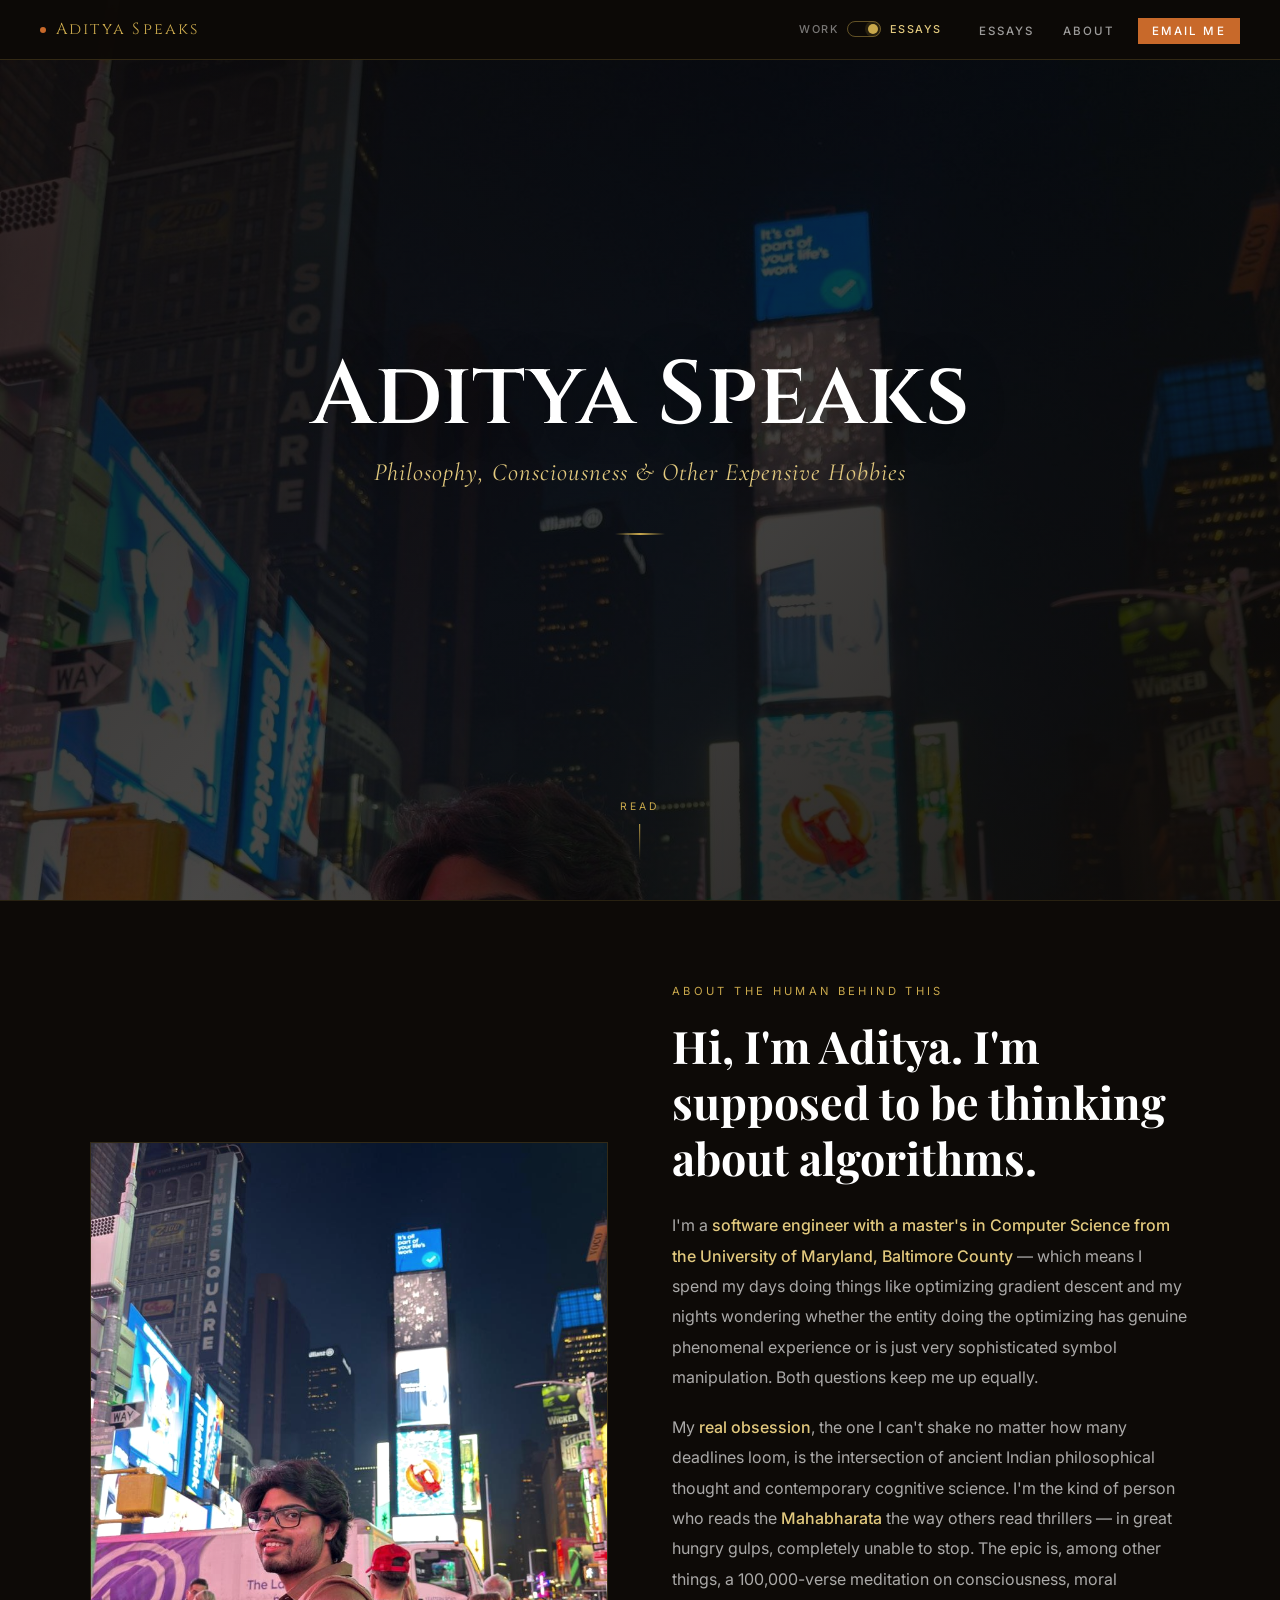
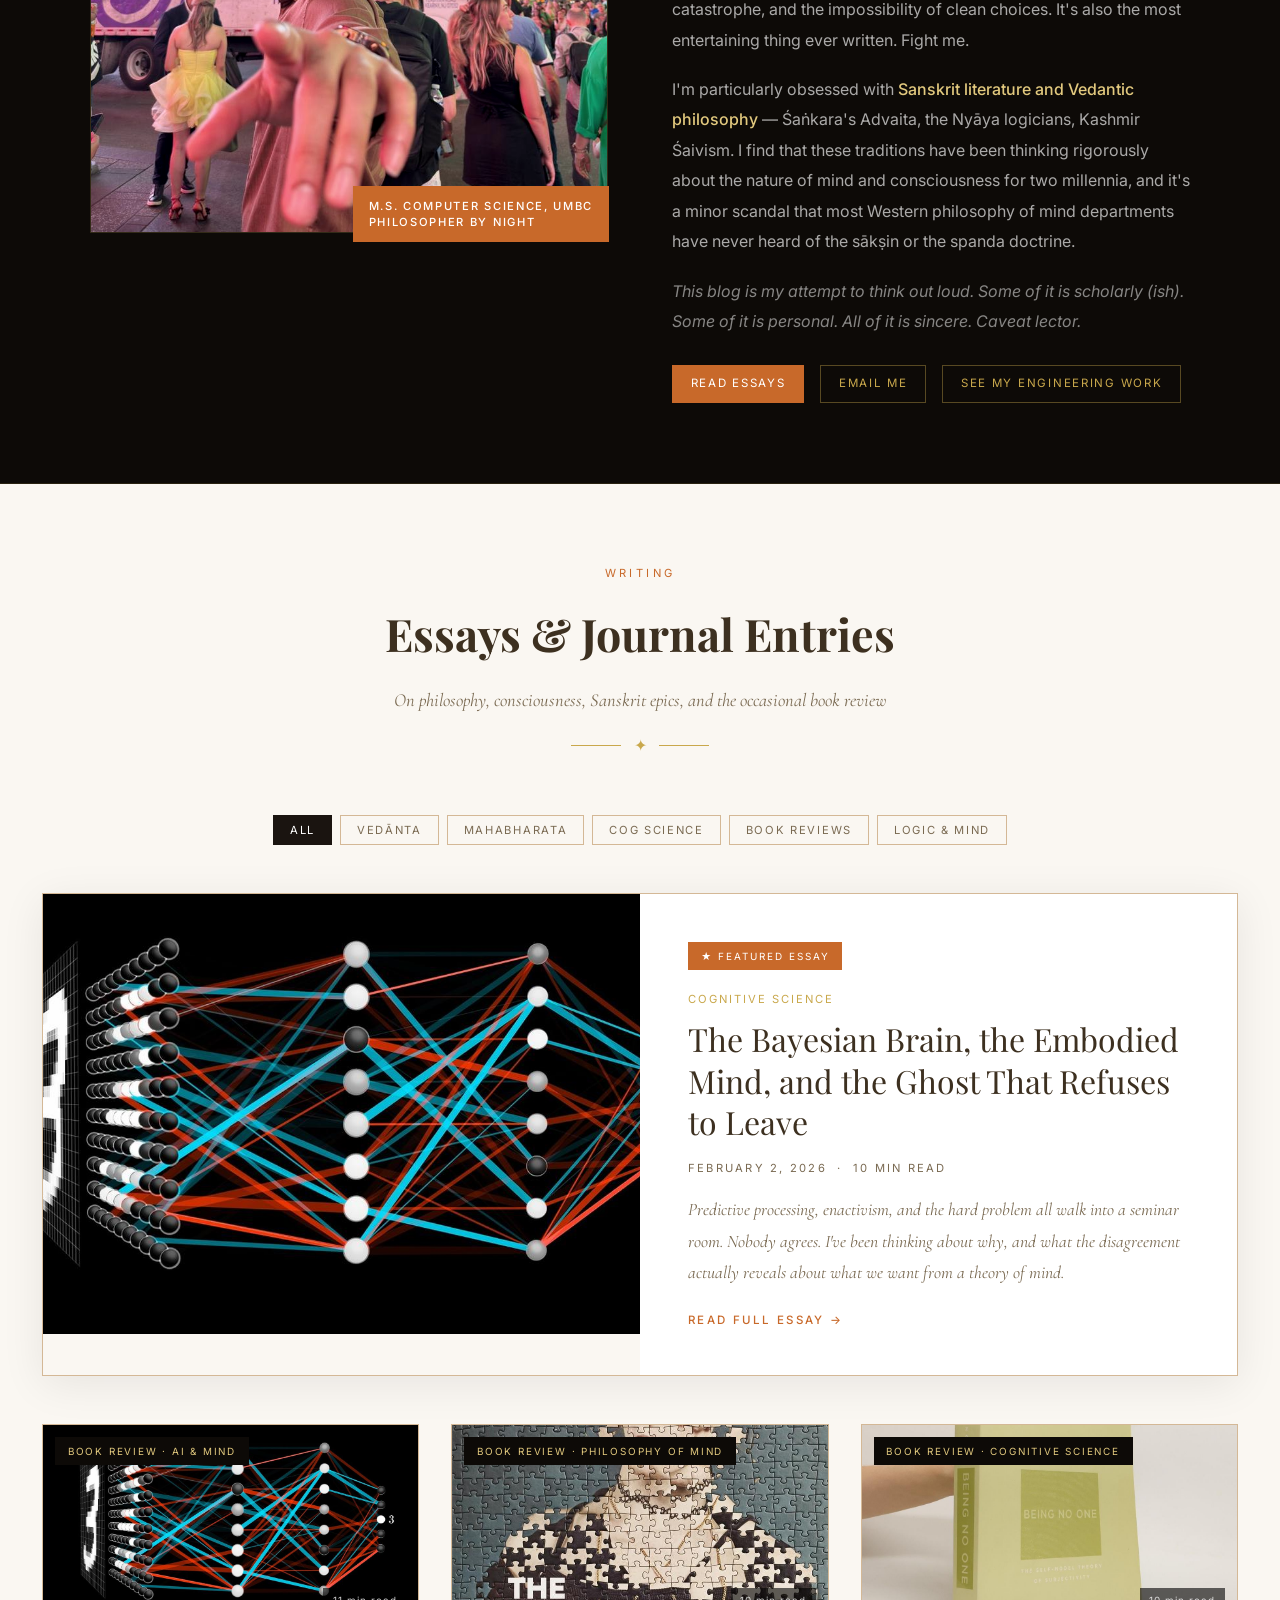
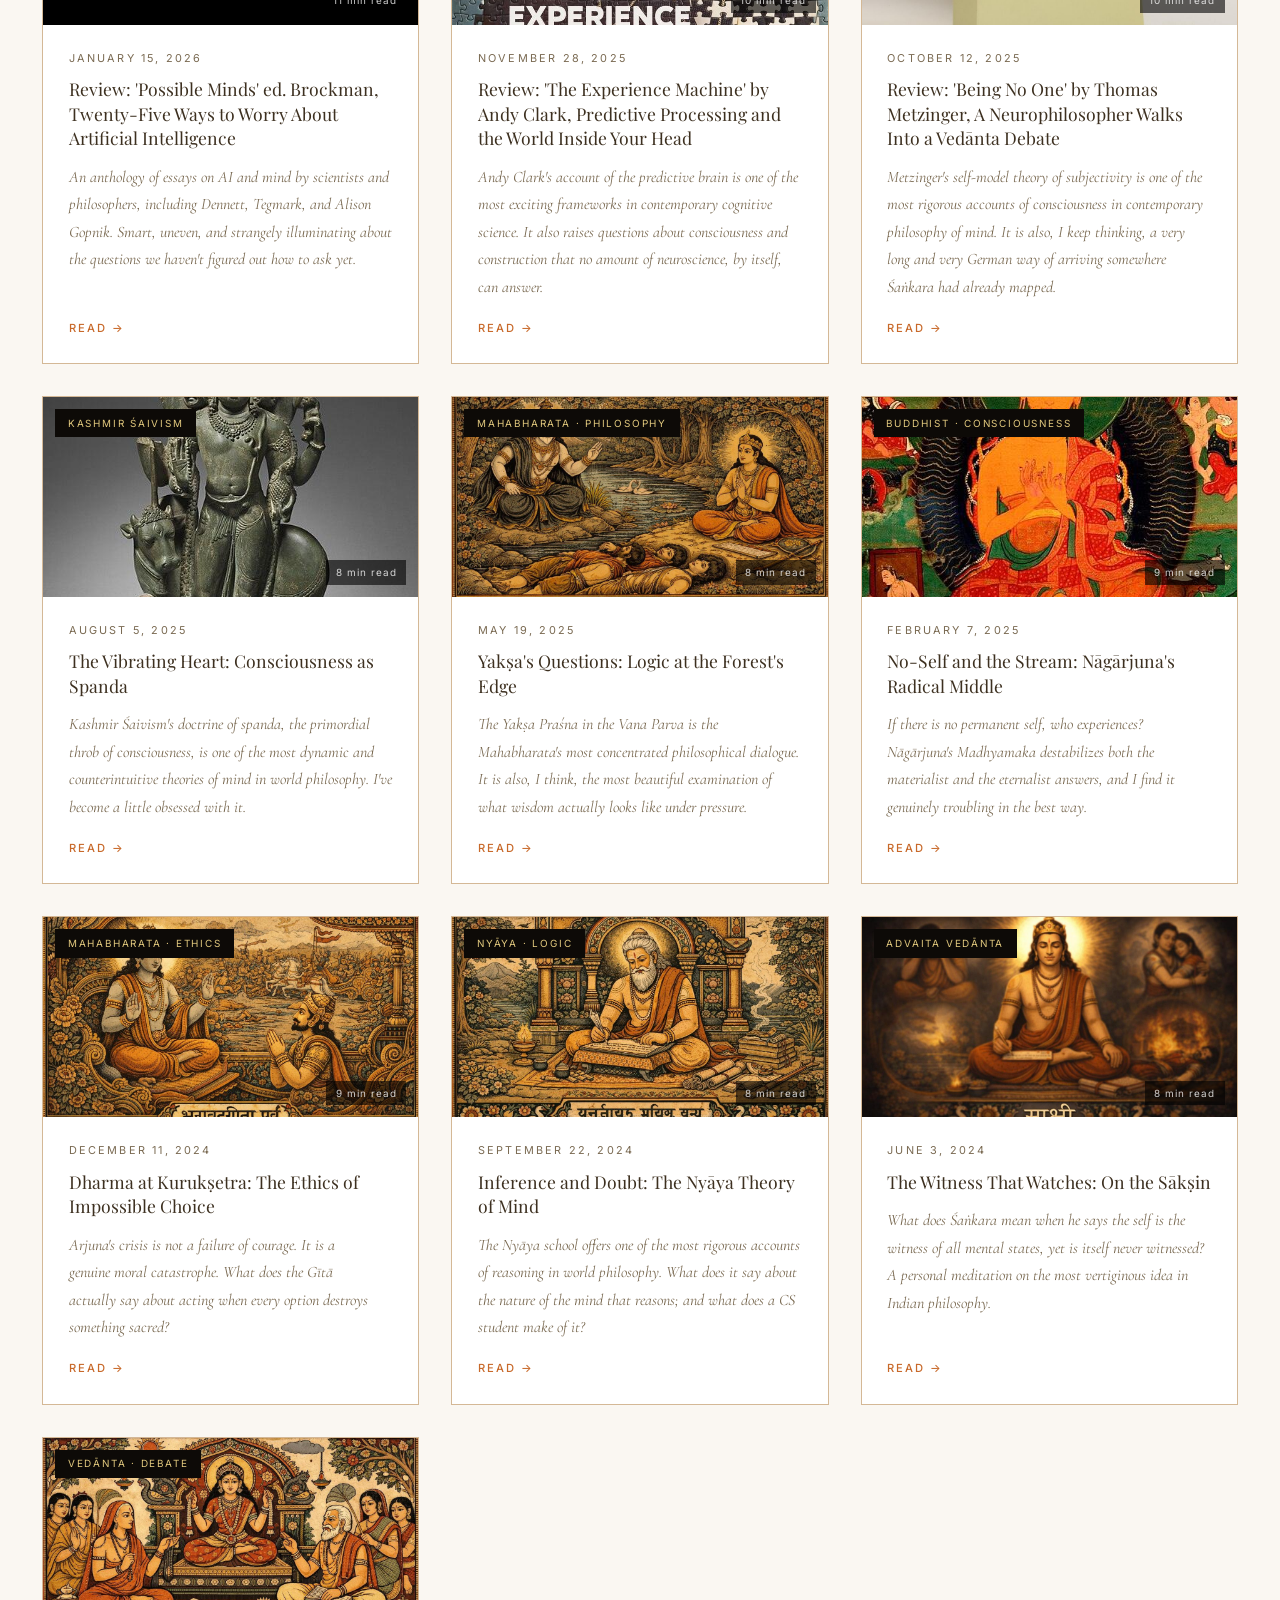
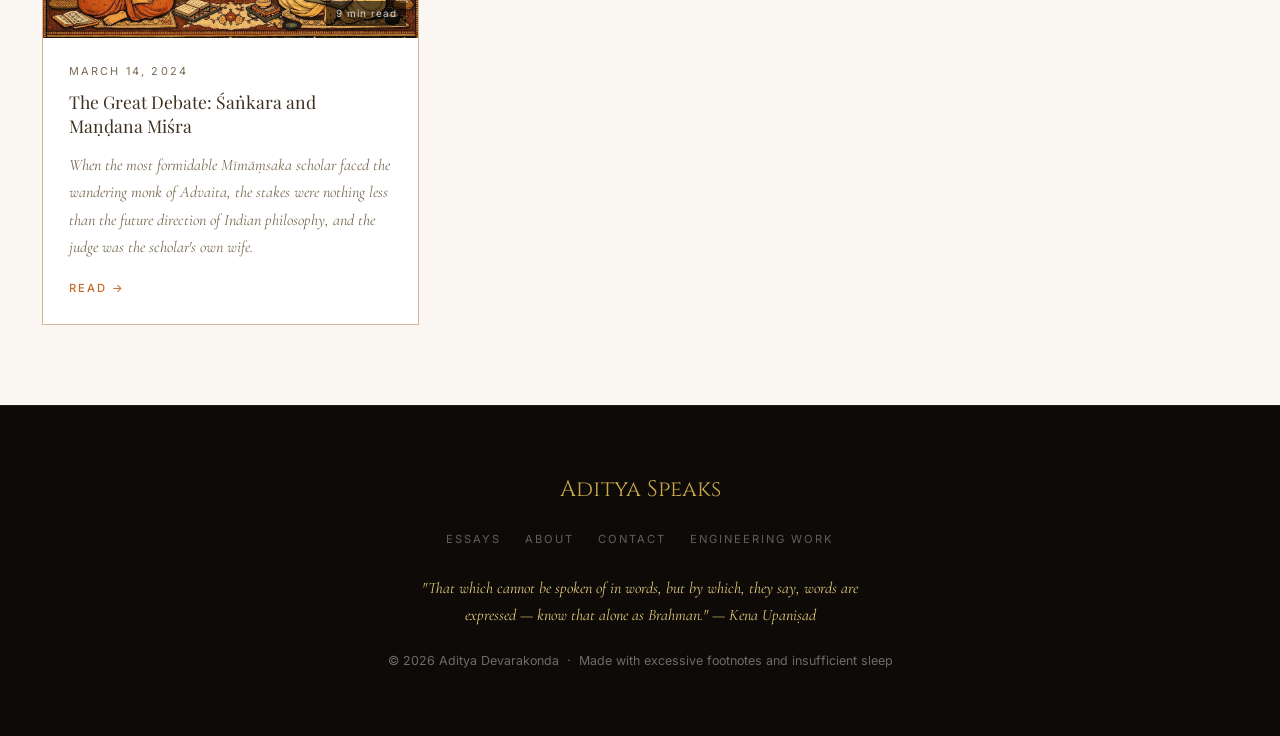
==== commit 91fc6f74: "Upscale pass: readability, accessibility and polish layer Adds assets/upscale.css on top of the exis" ====
--- a/essays/index.html
+++ b/essays/index.html
@@ -77,7 +77,7 @@
 .about-inner{max-width:1100px;margin:0 auto;display:grid;grid-template-columns:1fr 1fr;gap:4rem;align-items:center}
 .about-img-wrap{position:relative}
 .about-img{
-  width:100%;aspect-ratio:3/4;object-fit:cover;object-position:center top;
+  width:100%;height:auto;aspect-ratio:3/4;object-fit:cover;object-position:center top;
   filter:grayscale(15%) contrast(1.05);
   border:1px solid rgba(201,168,76,.2);
 }
@@ -103,7 +103,7 @@
 .about-link{
   font-size:.72rem;letter-spacing:.15em;text-transform:uppercase;
   color:var(--g);border:1px solid rgba(201,168,76,.4);padding:.5rem 1.1rem;
-  text-decoration:none;font-family:'Inter',sans-serif;transition:all .25s;
+  text-decoration:none;font-family:'Inter',sans-serif;transition:background-color .25s,color .25s,border-color .25s;
 }
 .about-link:hover{background:var(--g);color:var(--dark)}
 .about-link.filled{background:var(--s);color:#fff;border-color:var(--s)}
@@ -123,7 +123,7 @@
 .ftab{
   font-size:.7rem;letter-spacing:.15em;text-transform:uppercase;
   border:1px solid var(--b);background:none;padding:.45rem 1rem;cursor:pointer;
-  font-family:'Inter',sans-serif;color:var(--li);transition:all .2s;
+  font-family:'Inter',sans-serif;color:var(--li);transition:background-color .2s,color .2s,border-color .2s;
 }
 .ftab.active,.ftab:hover{background:var(--ink);color:#fff;border-color:var(--ink)}
 
@@ -235,6 +235,11 @@
 .site-switch.hint-other .switch-knob{transform:translateX(14px)}
 .site-switch.is-switching .switch-knob{transform:translateX(0)}
 .switch-side:focus-visible,.switch-track:focus-visible{outline:1px solid var(--gl);outline-offset:3px}
+/* upscale: visible keyboard focus everywhere, balanced headings */
+a:focus-visible,button:focus-visible,input:focus-visible{outline:2px solid var(--gl);outline-offset:3px}
+h1,h2,h3{text-wrap:balance}
+p{text-wrap:pretty}
+a,button{touch-action:manipulation}
 @media(max-width:600px){nav{padding:0 1.1rem}.nb{white-space:nowrap;font-size:.9rem}.site-switch{margin-right:0;gap:.4rem}.switch-side{font-size:.6rem;letter-spacing:.1em}.nl{display:none}}
 @media(prefers-reduced-motion:reduce){.scroll-hint{animation:none}.switch-knob{transition:none}}
 
@@ -268,7 +273,7 @@
 <!-- HERO with Aditya's photo -->
 <section class="hero">
   <div class="hero-bg">
-    <img src="images/hero.jpg" alt="Aditya Devarakonda at Times Square" fetchpriority="high"/>
+    <img src="images/hero.jpg" alt="Aditya Devarakonda at Times Square" width="1500" height="2000" fetchpriority="high" decoding="async"/>
   </div>
   <div class="hero-content">
     <h1 class="hero-name">Aditya Speaks</h1>
@@ -282,7 +287,7 @@
 <section class="about-section" id="about">
   <div class="about-inner">
     <div class="about-img-wrap">
-      <img class="about-img" loading="lazy" src="images/portrait.jpg" alt="Aditya Devarakonda"/>
+      <img class="about-img" loading="lazy" decoding="async" src="images/portrait.jpg" alt="Aditya Devarakonda" width="825" height="1100"/>
       <div class="about-img-badge">M.S. Computer Science, UMBC<br/>Philosopher by Night</div>
     </div>
     <div class="about-text">
